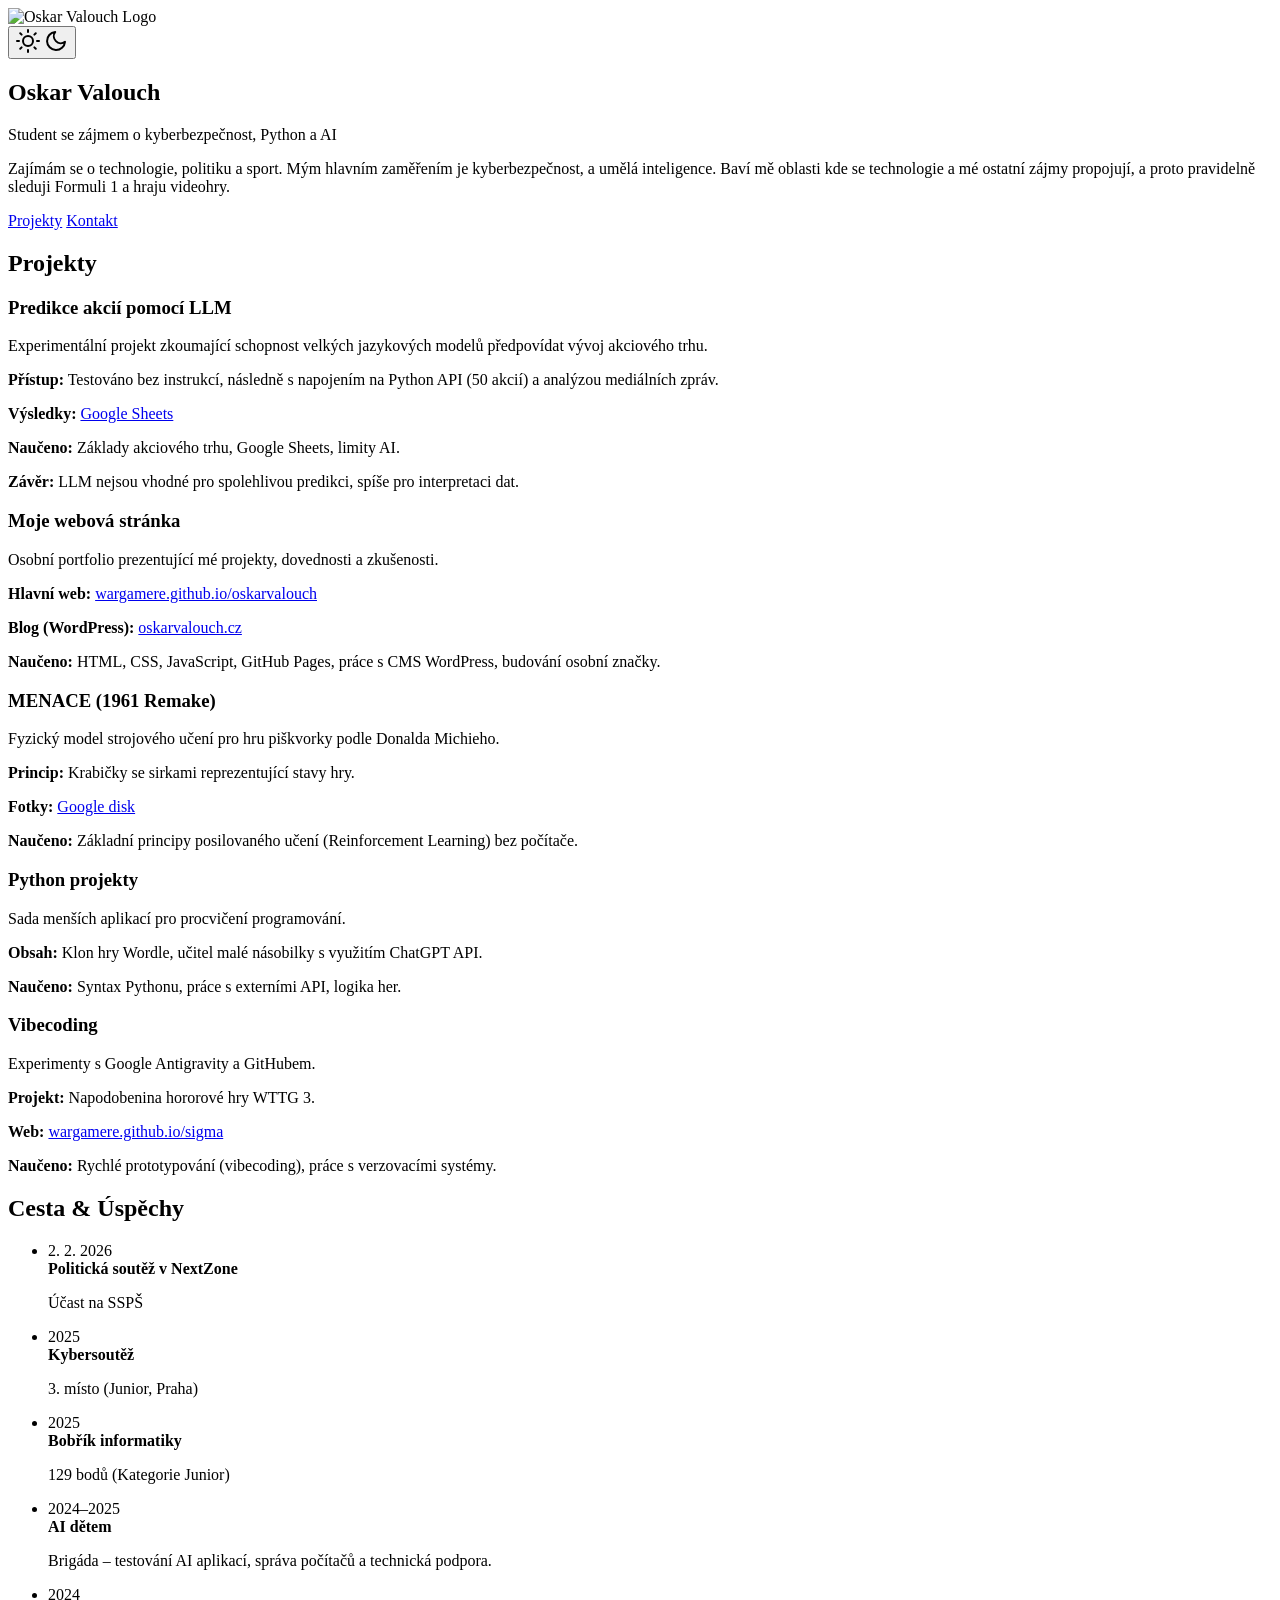
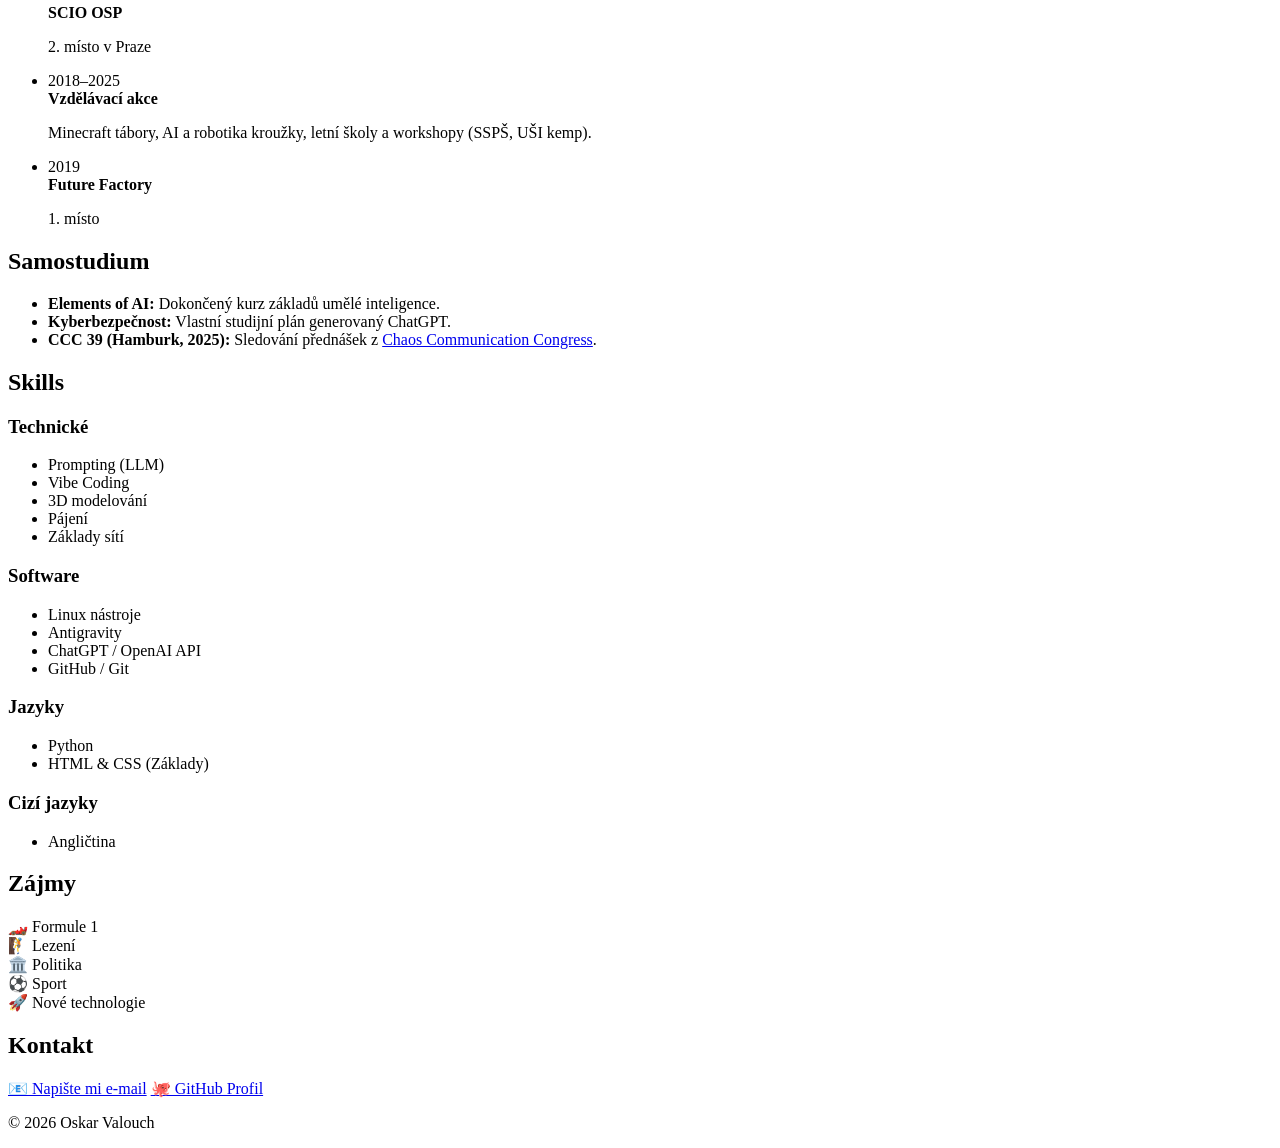
==== index.html @ dc99b82c "Update index.html" ====
<!DOCTYPE html>
<html lang="cs">

<head>
    <meta charset="UTF-8">
    <meta name="viewport" content="width=device-width, initial-scale=1.0">
    <title>Oskar Valouch | Portfolio</title>
    <link rel="stylesheet" href="style.css">
    <link rel="preconnect" href="https://fonts.googleapis.com">
    <link rel="preconnect" href="https://fonts.gstatic.com" crossorigin>
    <link
        href="https://fonts.googleapis.com/css2?family=Inter:wght@300;400;600;700&family=JetBrains+Mono:wght@400;700&display=swap"
        rel="stylesheet">
</head>

<body>
    <header>
        <div class="logo-container">
            <img src="https://oskarvalouch.cz/wp-content/uploads/2025/10/logo-2.png" alt="Oskar Valouch Logo"
                class="logo">
        </div>
        <button id="theme-toggle" aria-label="Přepnout tmavý režim">
            <svg class="sun-icon" xmlns="http://www.w3.org/2000/svg" width="24" height="24" viewBox="0 0 24 24"
                fill="none" stroke="currentColor" stroke-width="2" stroke-linecap="round" stroke-linejoin="round">
                <circle cx="12" cy="12" r="5" />
                <path
                    d="M12 1v2M12 21v2M4.22 4.22l1.42 1.42M18.36 18.36l1.42 1.42M1 12h2M21 12h2M4.22 19.78l1.42-1.42M18.36 5.64l1.42-1.42" />
            </svg>
            <svg class="moon-icon" xmlns="http://www.w3.org/2000/svg" width="24" height="24" viewBox="0 0 24 24"
                fill="none" stroke="currentColor" stroke-width="2" stroke-linecap="round" stroke-linejoin="round">
                <path d="M21 12.79A9 9 0 1 1 11.21 3 7 7 0 0 0 21 12.79z" />
            </svg>
        </button>
    </header>

    <main>
        <section id="hero">
            <div class="container">
                <h1>Oskar Valouch</h1>
                <p class="subtitle">Student se zájmem o kyberbezpečnost, Python a AI</p>
                <p class="intro">
                    Zajímám se o technologie, politiku a sport. Mým hlavním zaměřením je kyberbezpečnost, a umělá inteligence. Baví mě oblasti kde se technologie a mé ostatní zájmy propojují, a proto pravidelně sleduji Formuli 1 a hraju videohry.
                </p>
                <div class="cta-buttons">
                    <a href="#projects" class="btn primary">Projekty</a>
                    <a href="#contact" class="btn secondary">Kontakt</a>
                </div>
            </div>
        </section>

        <section id="projects">
            <div class="container">
                <h2>Projekty</h2>
                <div class="grid">
                    <article class="card">
                        <h3>Predikce akcií pomocí LLM</h3>
                        <p class="desc">Experimentální projekt zkoumající schopnost velkých jazykových modelů
                            předpovídat vývoj akciového trhu.</p>
                        <div class="details">
                            <p><strong>Přístup:</strong> Testováno bez instrukcí, následně s napojením na Python API (50
                                akcií) a analýzou mediálních zpráv.</p>
                            <p><strong>Výsledky:</strong> <a href="https://docs.google.com/spreadsheets/d/1k7a_4Scq9hoZHr1aMp1SxBqVq6qdS_XvokOiAhTU4WU/edit?usp=sharing" target="_blank">Google Sheets</a></p>
                            <p><strong>Naučeno:</strong> Základy akciového trhu, Google Sheets, limity AI.</p>
                        </div>
                        <p class="conclusion"><strong>Závěr:</strong> LLM nejsou vhodné pro spolehlivou predikci, spíše
                            pro interpretaci dat.</p>
                    </article>

                    <article class="card">
                        <h3>Moje webová stránka</h3>
                        <p class="desc">Osobní portfolio prezentující mé projekty, dovednosti a zkušenosti.</p>
                        <div class="details">
                            <p><strong>Hlavní web:</strong> <a href="https://wargamere.github.io/oskarvalouch/"
                                    target="_blank">wargamere.github.io/oskarvalouch</a></p>
                            <p><strong>Blog (WordPress):</strong> <a href="https://oskarvalouch.cz/"
                                    target="_blank">oskarvalouch.cz</a></p>
                            <p><strong>Naučeno:</strong> HTML, CSS, JavaScript, GitHub Pages, práce s CMS WordPress,
                                budování osobní značky.
                            </p>
                        </div>
                    </article>

                    <article class="card">
                        <h3>MENACE (1961 Remake)</h3>
                        <p class="desc">Fyzický model strojového učení pro hru piškvorky podle Donalda Michieho.</p>
                        <div class="details">
                            <p><strong>Princip:</strong> Krabičky se sirkami reprezentující stavy hry.</p>
                            <p><strong>Fotky:</strong> <a href="https://drive.google.com/drive/folders/1asCODigBxvrx0JhE069o8e7_H5kwGgez?usp=sharing" target="_blank">Google disk</a></p>
                            <p><strong>Naučeno:</strong> Základní principy posilovaného učení (Reinforcement Learning)
                                bez počítače.</p>
                        </div>
                    </article>

                    <article class="card">
                        <h3>Python projekty</h3>
                        <p class="desc">Sada menších aplikací pro procvičení programování.</p>
                        <div class="details">
                            <p><strong>Obsah:</strong> Klon hry Wordle, učitel malé násobilky s využitím ChatGPT API.
                            </p>
                            <p><strong>Naučeno:</strong> Syntax Pythonu, práce s externími API, logika her.</p>
                        </div>
                    </article>

                    <article class="card">
                        <h3>Vibecoding</h3>
                        <p class="desc">Experimenty s Google Antigravity a GitHubem.</p>
                        <div class="details">
                            <p><strong>Projekt:</strong> Napodobenina hororové hry WTTG 3.</p>
                            <p><strong>Web:</strong> <a href="https://wargamere.github.io/sigma/"
                                    target="_blank">wargamere.github.io/sigma</a></p>
                            <p><strong>Naučeno:</strong> Rychlé prototypování (vibecoding), práce s verzovacími systémy.
                            </p>
                        </div>
                    </article>
                </div>
            </div>
        </section>

        <section id="timeline-section">
            <div class="container">
                <h2>Cesta & Úspěchy</h2>
                <ul class="timeline">
                    <li>
                        <span class="date">2. 2. 2026</span>
                        <div class="content">
                            <strong>Politická soutěž v NextZone</strong>
                            <p>Účast na SSPŠ</p>
                        </div>
                    </li>
                    <li>
                        <span class="date">2025</span>
                        <div class="content">
                            <strong>Kybersoutěž</strong>
                            <p>3. místo (Junior, Praha)</p>
                        </div>
                    </li>
                    <li>
                        <span class="date">2025</span>
                        <div class="content">
                            <strong>Bobřík informatiky</strong>
                            <p>129 bodů (Kategorie Junior)</p>
                        </div>
                    </li>
                    <li>
                        <span class="date">2024–2025</span>
                        <div class="content">
                            <strong>AI dětem</strong>
                            <p>Brigáda – testování AI aplikací, správa počítačů a technická podpora.</p>
                        </div>
                    </li>
                    <li>
                        <span class="date">2024</span>
                        <div class="content">
                            <strong>SCIO OSP</strong>
                            <p>2. místo v Praze</p>
                        </div>
                    </li>
                    <li>
                        <span class="date">2018–2025</span>
                        <div class="content">
                            <strong>Vzdělávací akce</strong>
                            <p>Minecraft tábory, AI a robotika kroužky, letní školy a workshopy (SSPŠ, UŠI kemp).</p>
                        </div>
                    </li>
                    <li>
                        <span class="date">2019</span>
                        <div class="content">
                            <strong>Future Factory</strong>
                            <p>1. místo</p>
                        </div>
                    </li>
                </ul>
            </div>
        </section>

        <section id="self-study">
            <div class="container">
                <h2>Samostudium</h2>
                <ul class="list-simple">
                    <li><strong>Elements of AI:</strong> Dokončený kurz základů umělé inteligence.</li>
                    <li><strong>Kyberbezpečnost:</strong> Vlastní studijní plán generovaný ChatGPT.</li>
                    <li><strong>CCC 39 (Hamburk, 2025):</strong> Sledování přednášek z <a
                            href="https://media.ccc.de/c/39c3" target="_blank">Chaos Communication Congress</a>.</li>
                </ul>
            </div>
        </section>

        <section id="skills">
            <div class="container">
                <h2>Skills</h2>
                <div class="grid four-cols">
                    <div class="skill-category">
                        <h3>Technické</h3>
                        <ul>
                            <li>Prompting (LLM)</li>
                            <li>Vibe Coding</li>
                            <li>3D modelování</li>
                            <li>Pájení</li>
                            <li>Základy sítí</li>
                        </ul>
                    </div>
                    <div class="skill-category">
                        <h3>Software</h3>
                        <ul>
                            <li>Linux nástroje</li>
                            <li>Antigravity</li>
                            <li>ChatGPT / OpenAI API</li>
                            <li>GitHub / Git</li>
                        </ul>
                    </div>
                    <div class="skill-category">
                        <h3>Jazyky</h3>
                        <ul>
                            <li>Python</li>
                            <li>HTML & CSS (Základy)</li>
                        </ul>
                    </div>
                    <div class="skill-category">
                        <h3>Cizí jazyky</h3>
                        <ul>
                            <li>Angličtina</li>
                        </ul>
                    </div>
                </div>
            </div>
        </section>

        <section id="interests">
            <div class="container">
                <h2>Zájmy</h2>
                <div class="interests-grid">
                    <div class="interest-chip">🏎️ Formule 1</div>
                    <div class="interest-chip">🧗 Lezení</div>
                    <div class="interest-chip">🏛️ Politika</div>
                    <div class="interest-chip">⚽ Sport</div>
                    <div class="interest-chip">🚀 Nové technologie</div>
                </div>
            </div>
        </section>

        <section id="contact">
            <div class="container">
                <h2>Kontakt</h2>
                <div class="contact-links">
                    <a href="mailto:oskarvalouch@gmail.com" class="btn secondary">📧 Napište mi e-mail</a>
                    <a href="https://github.com/wargamere" target="_blank" class="btn secondary">🐙 GitHub Profil</a>
                </div>
            </div>
        </section>
    </main>

    <footer>
        <p>&copy; 2026 Oskar Valouch</p>
    </footer>

    <script src="script.js"></script>
</body>

</html>
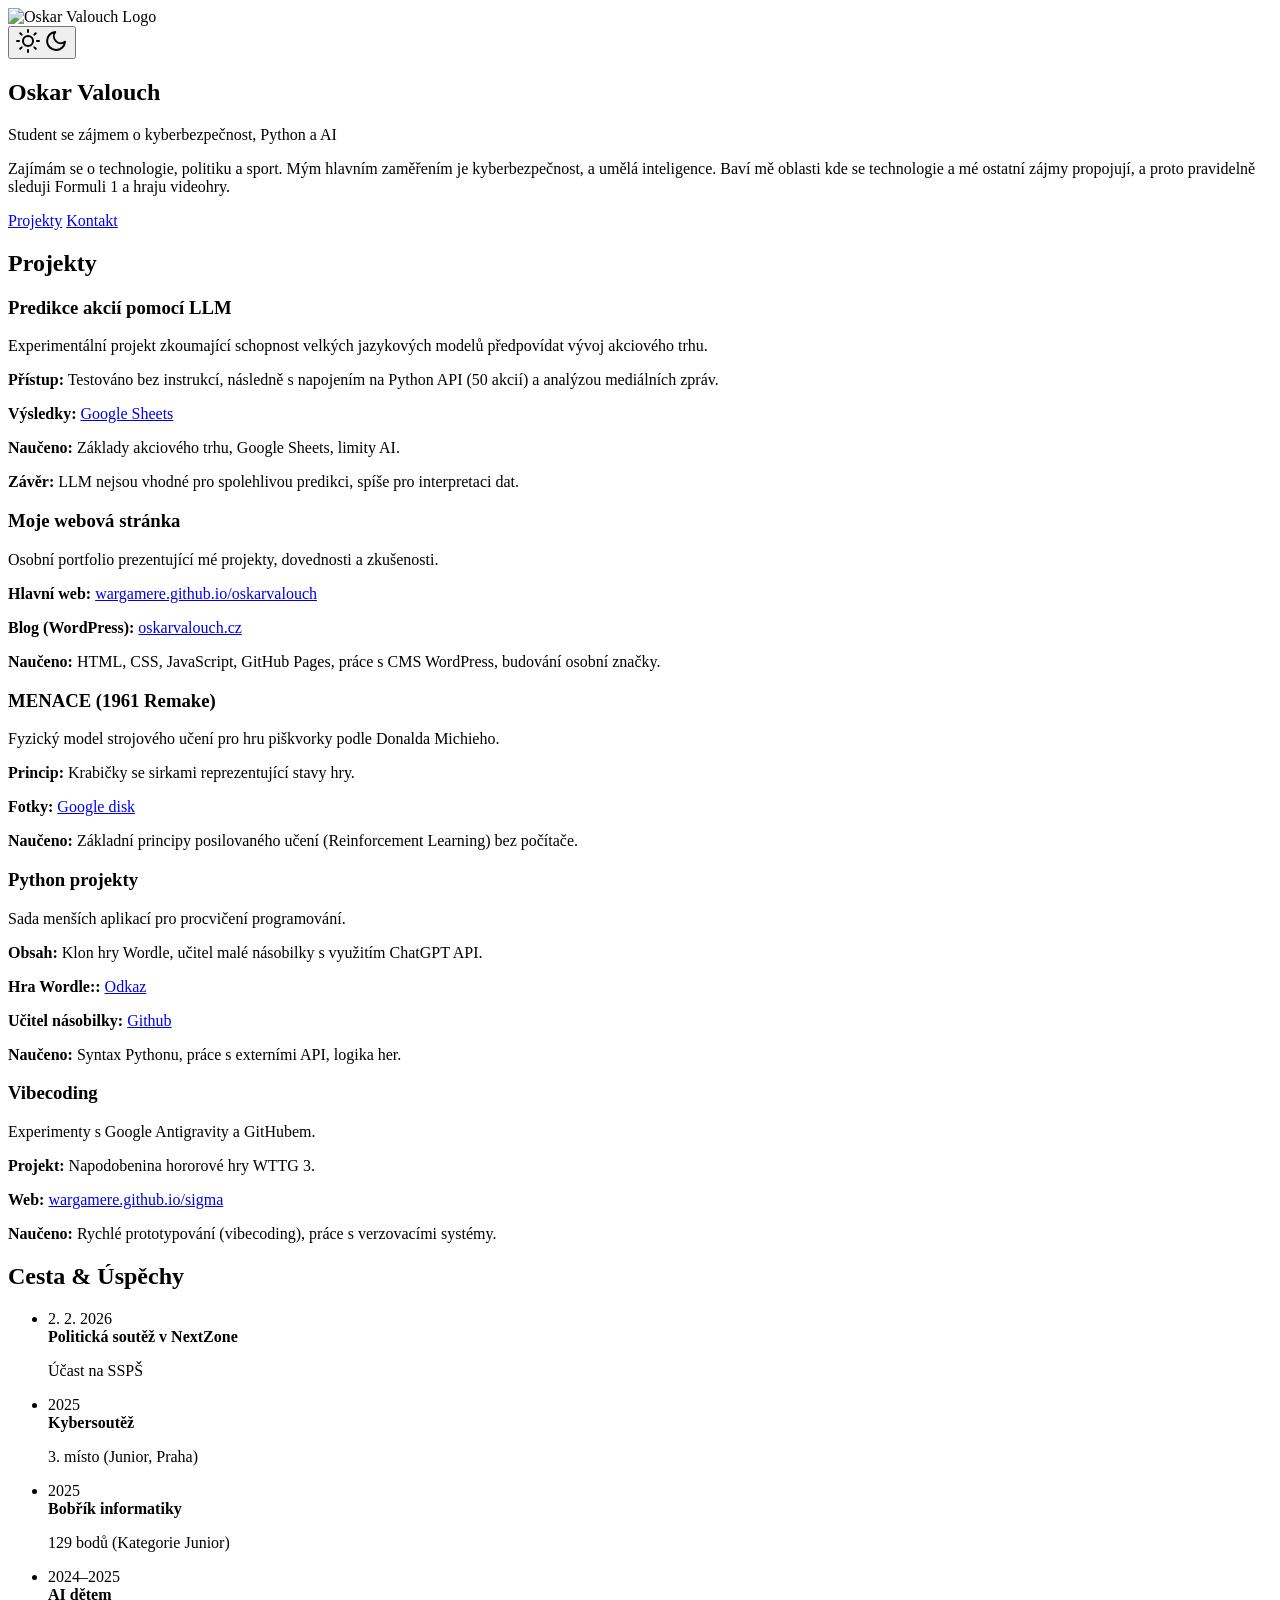
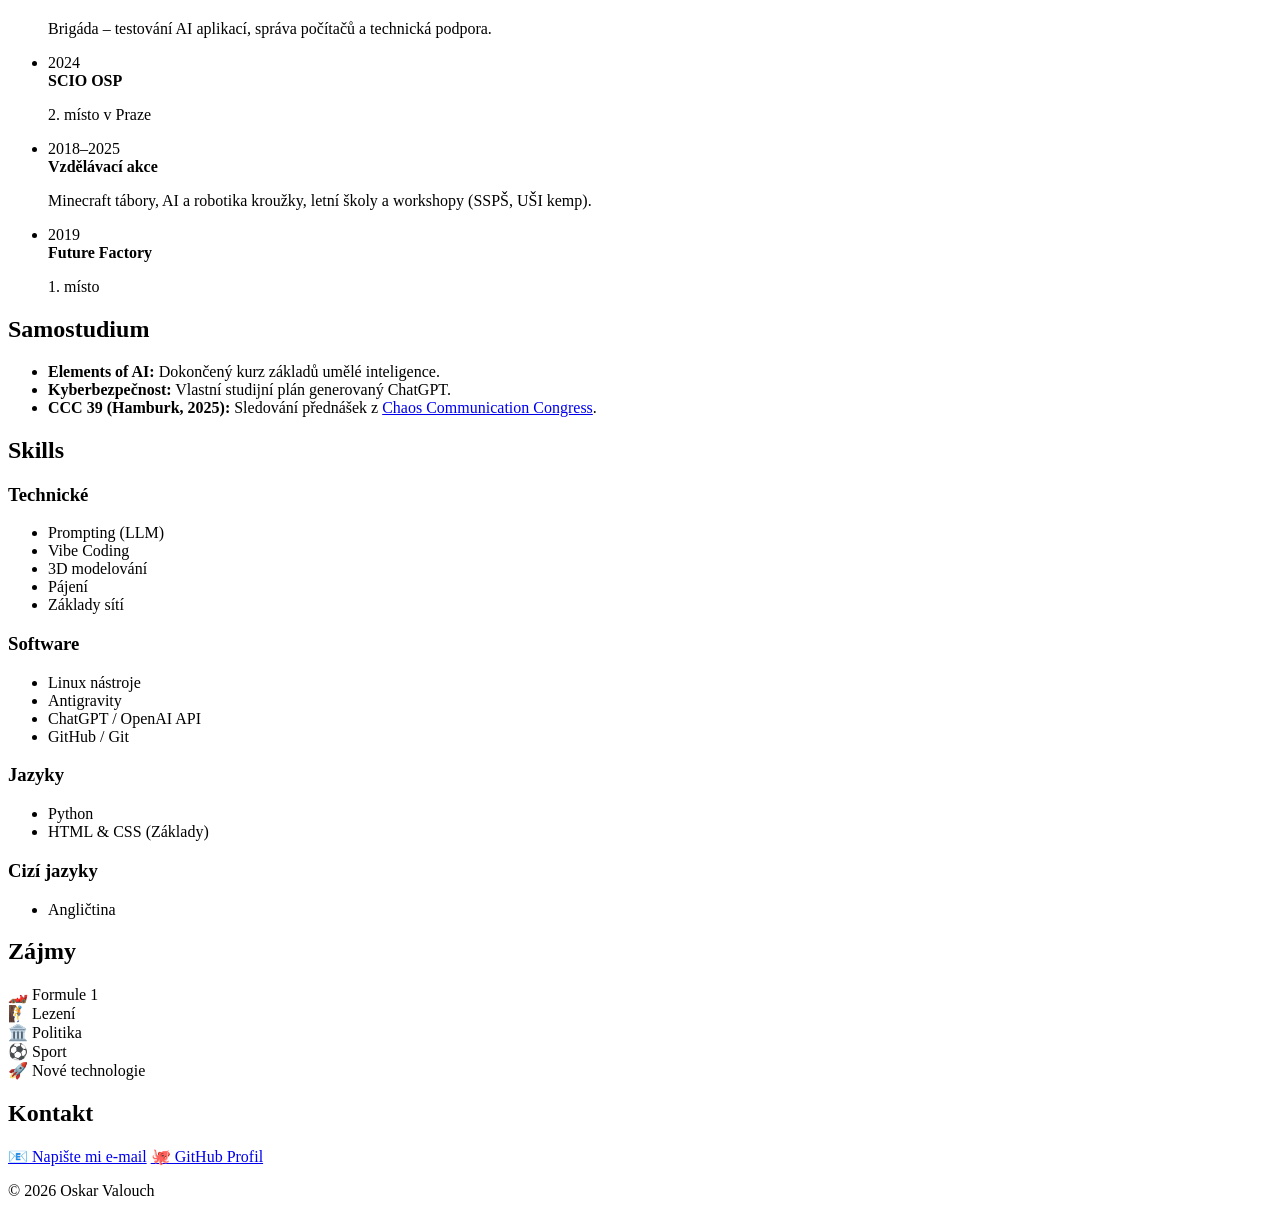
==== commit d3e6c663: "Update index.html" ====
--- a/index.html
+++ b/index.html
@@ -97,6 +97,8 @@
                         <div class="details">
                             <p><strong>Obsah:</strong> Klon hry Wordle, učitel malé násobilky s využitím ChatGPT API.
                             </p>
+                            <p><strong>Hra Wordle::</strong> <a href="https://wargamere.github.io/Wordle/" target="_blank">Odkaz</a></p>
+                            <p><strong>Učitel násobilky:</strong> <a href="https://github.com/wargamere/Nasobilka/tree/main" target="_blank">Github</a></p>
                             <p><strong>Naučeno:</strong> Syntax Pythonu, práce s externími API, logika her.</p>
                         </div>
                     </article>
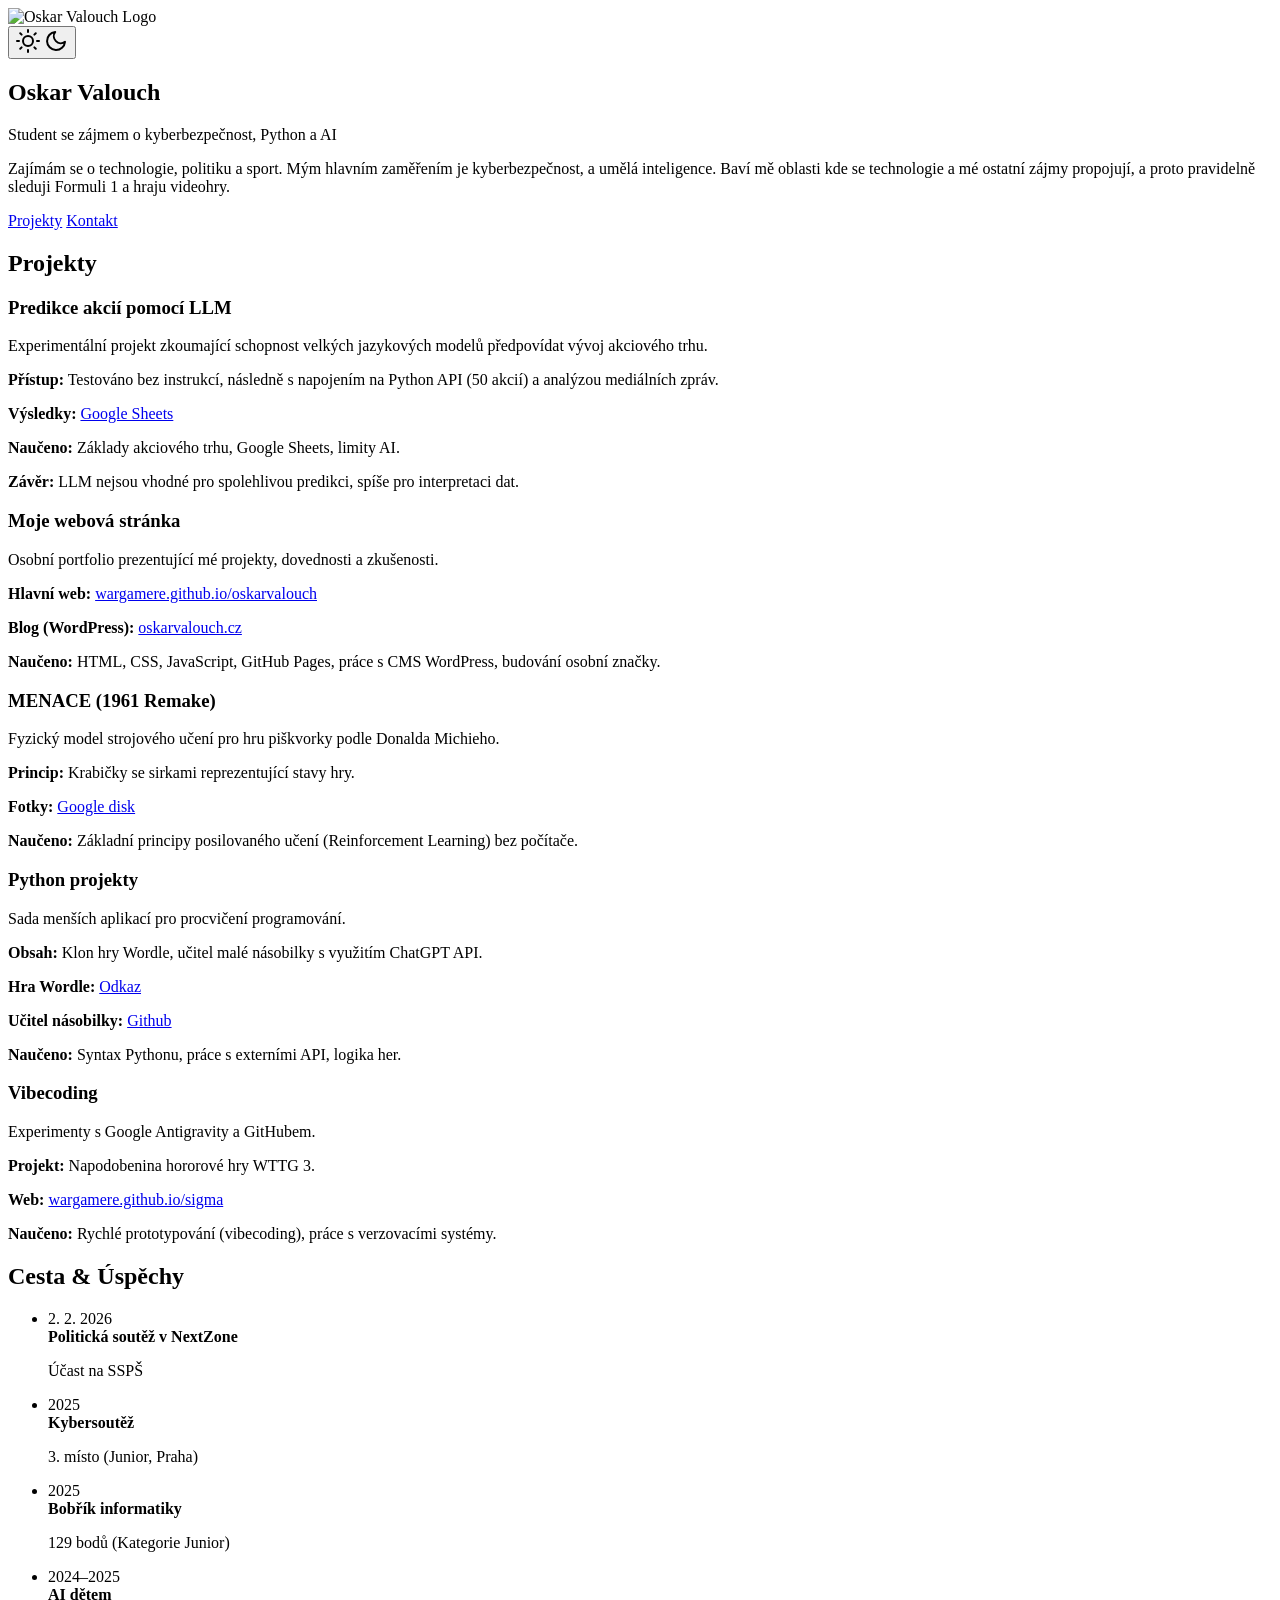
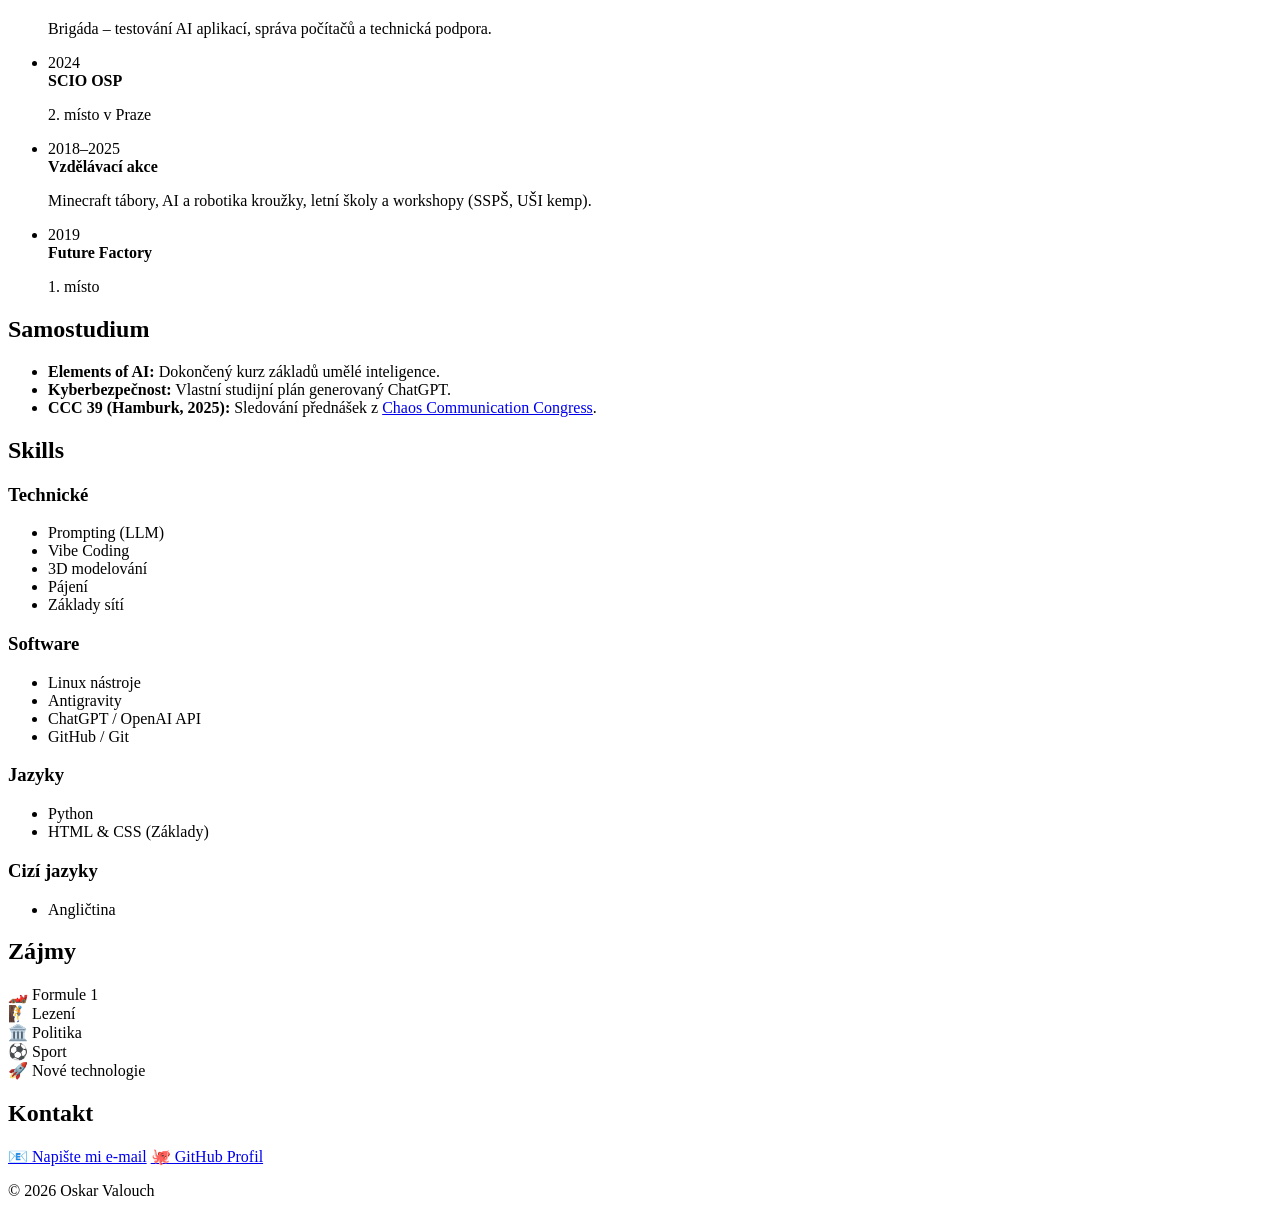
==== commit a51e4569: "Update index.html" ====
--- a/index.html
+++ b/index.html
@@ -97,7 +97,7 @@
                         <div class="details">
                             <p><strong>Obsah:</strong> Klon hry Wordle, učitel malé násobilky s využitím ChatGPT API.
                             </p>
-                            <p><strong>Hra Wordle::</strong> <a href="https://wargamere.github.io/Wordle/" target="_blank">Odkaz</a></p>
+                            <p><strong>Hra Wordle:</strong> <a href="https://wargamere.github.io/Wordle/" target="_blank">Odkaz</a></p>
                             <p><strong>Učitel násobilky:</strong> <a href="https://github.com/wargamere/Nasobilka/tree/main" target="_blank">Github</a></p>
                             <p><strong>Naučeno:</strong> Syntax Pythonu, práce s externími API, logika her.</p>
                         </div>
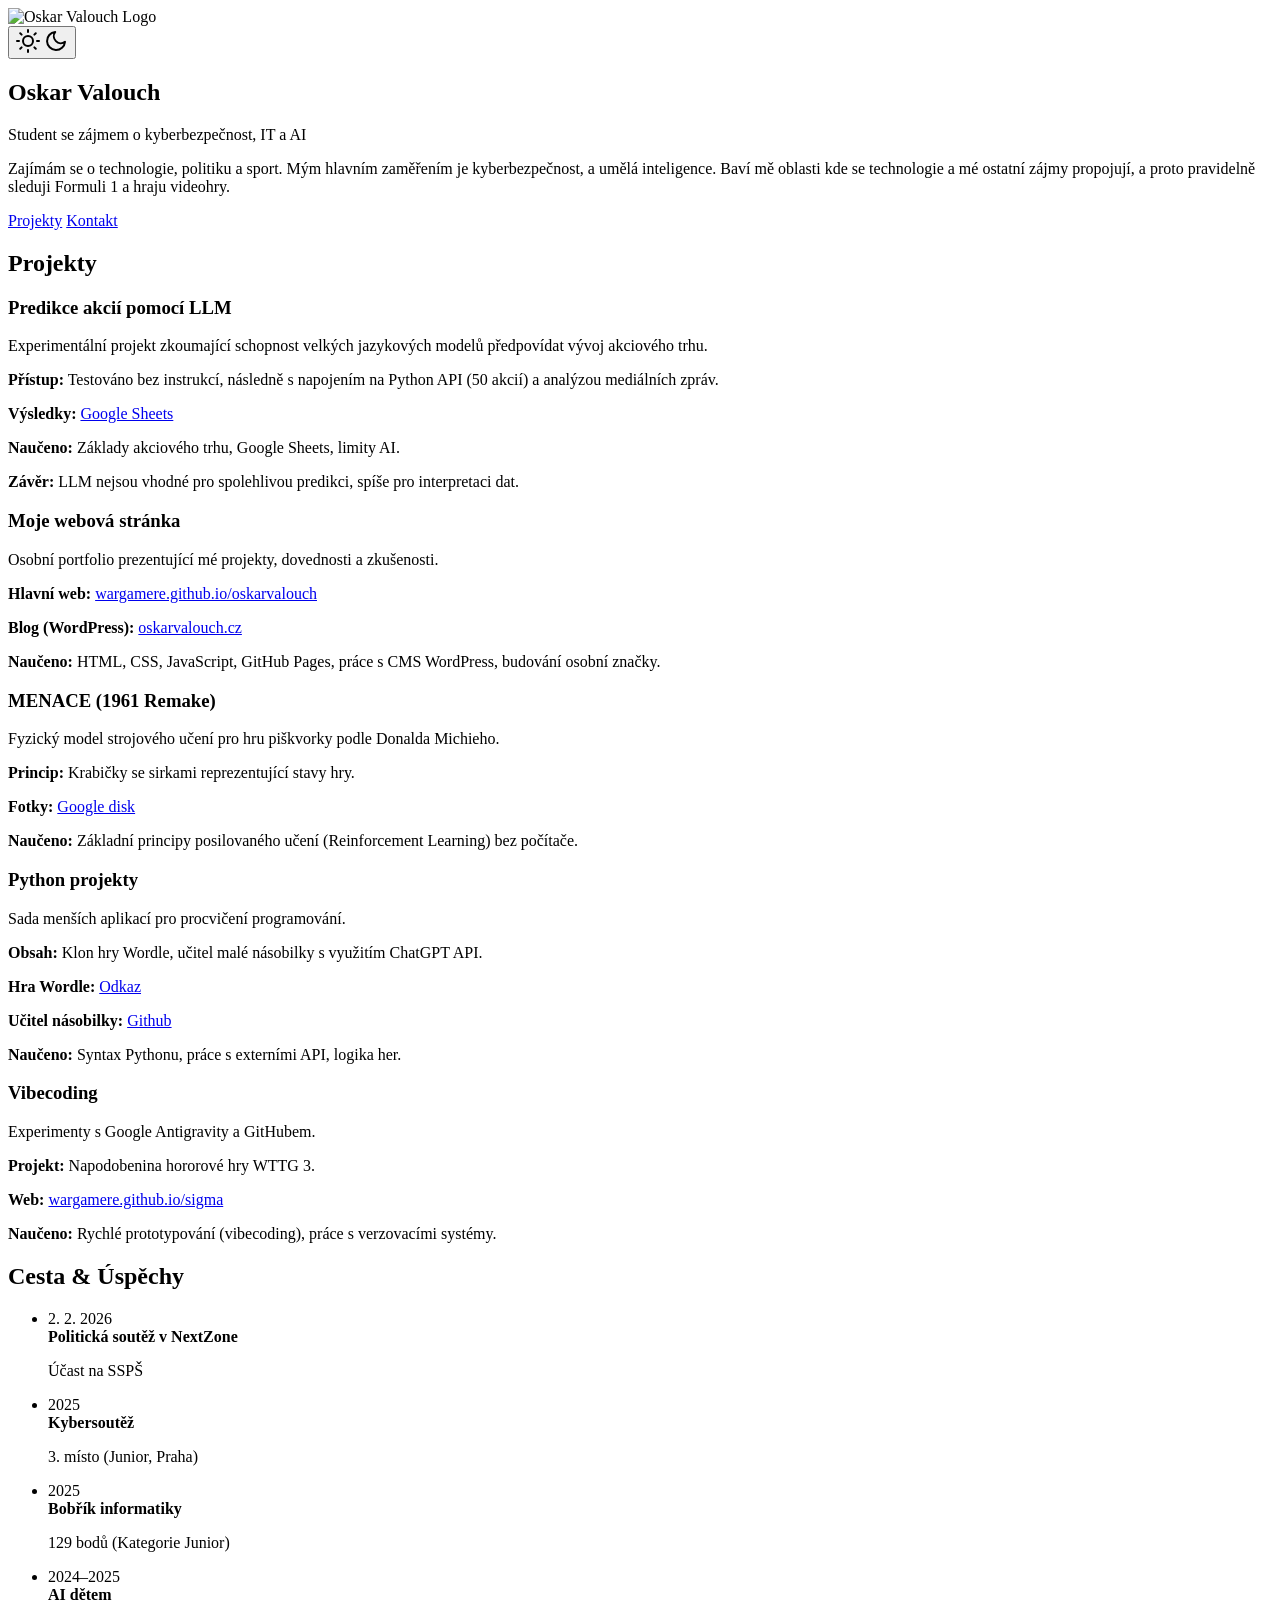
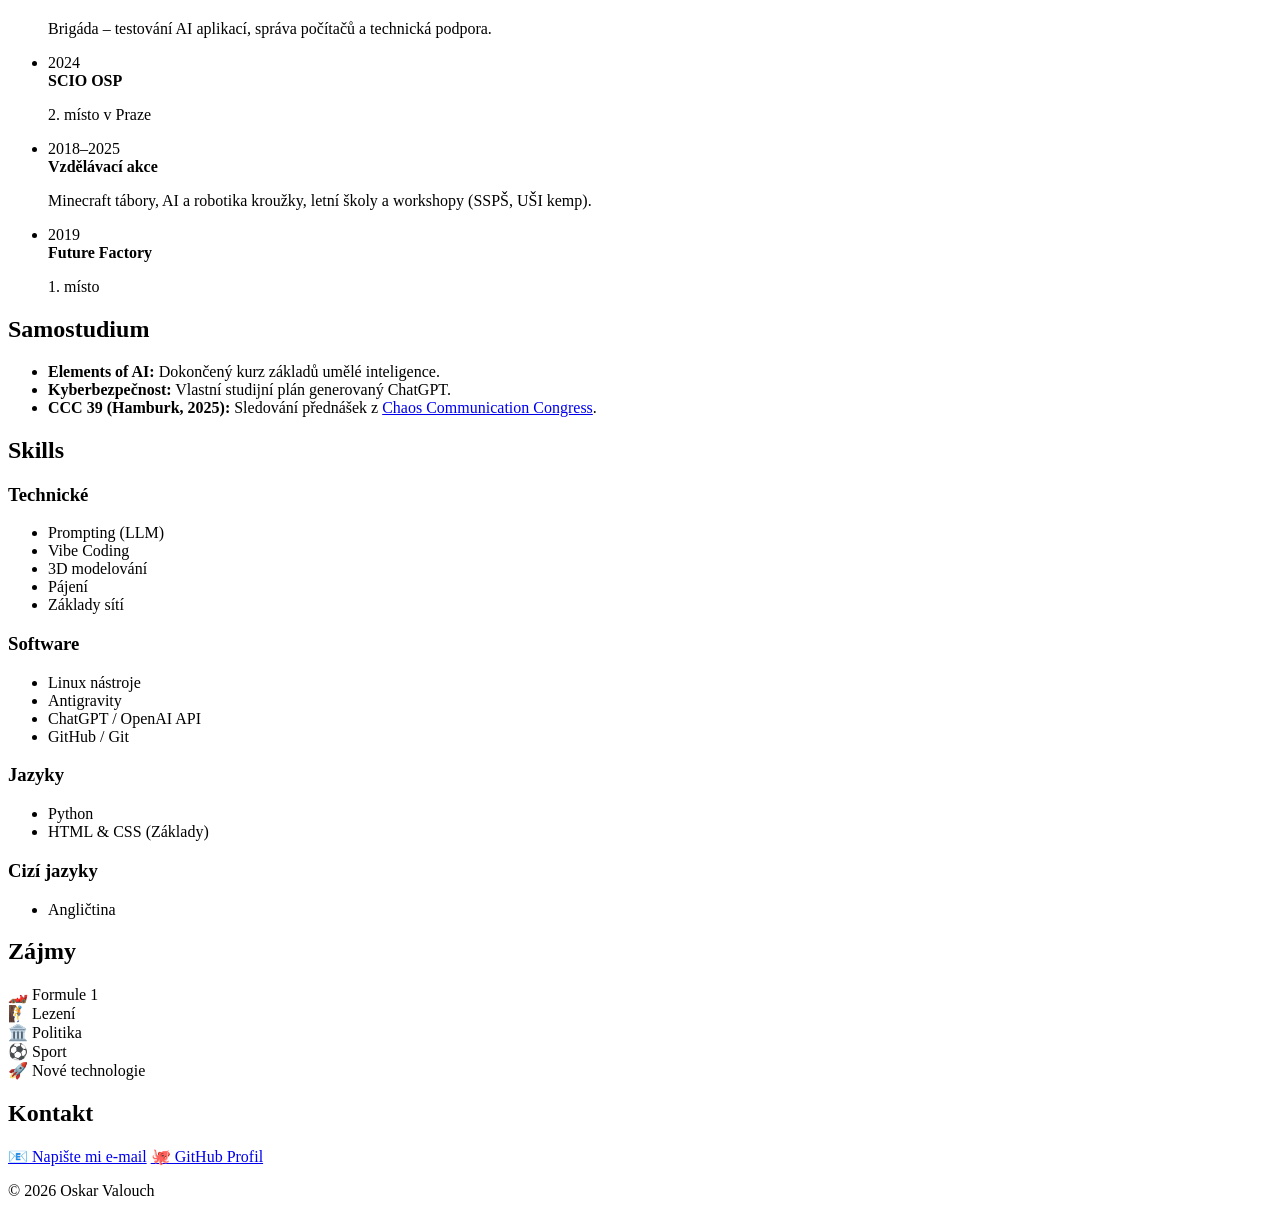
==== commit 253b2d40: "Update index.html" ====
--- a/index.html
+++ b/index.html
@@ -37,7 +37,7 @@
         <section id="hero">
             <div class="container">
                 <h1>Oskar Valouch</h1>
-                <p class="subtitle">Student se zájmem o kyberbezpečnost, Python a AI</p>
+                <p class="subtitle">Student se zájmem o kyberbezpečnost, IT a AI</p>
                 <p class="intro">
                     Zajímám se o technologie, politiku a sport. Mým hlavním zaměřením je kyberbezpečnost, a umělá inteligence. Baví mě oblasti kde se technologie a mé ostatní zájmy propojují, a proto pravidelně sleduji Formuli 1 a hraju videohry.
                 </p>
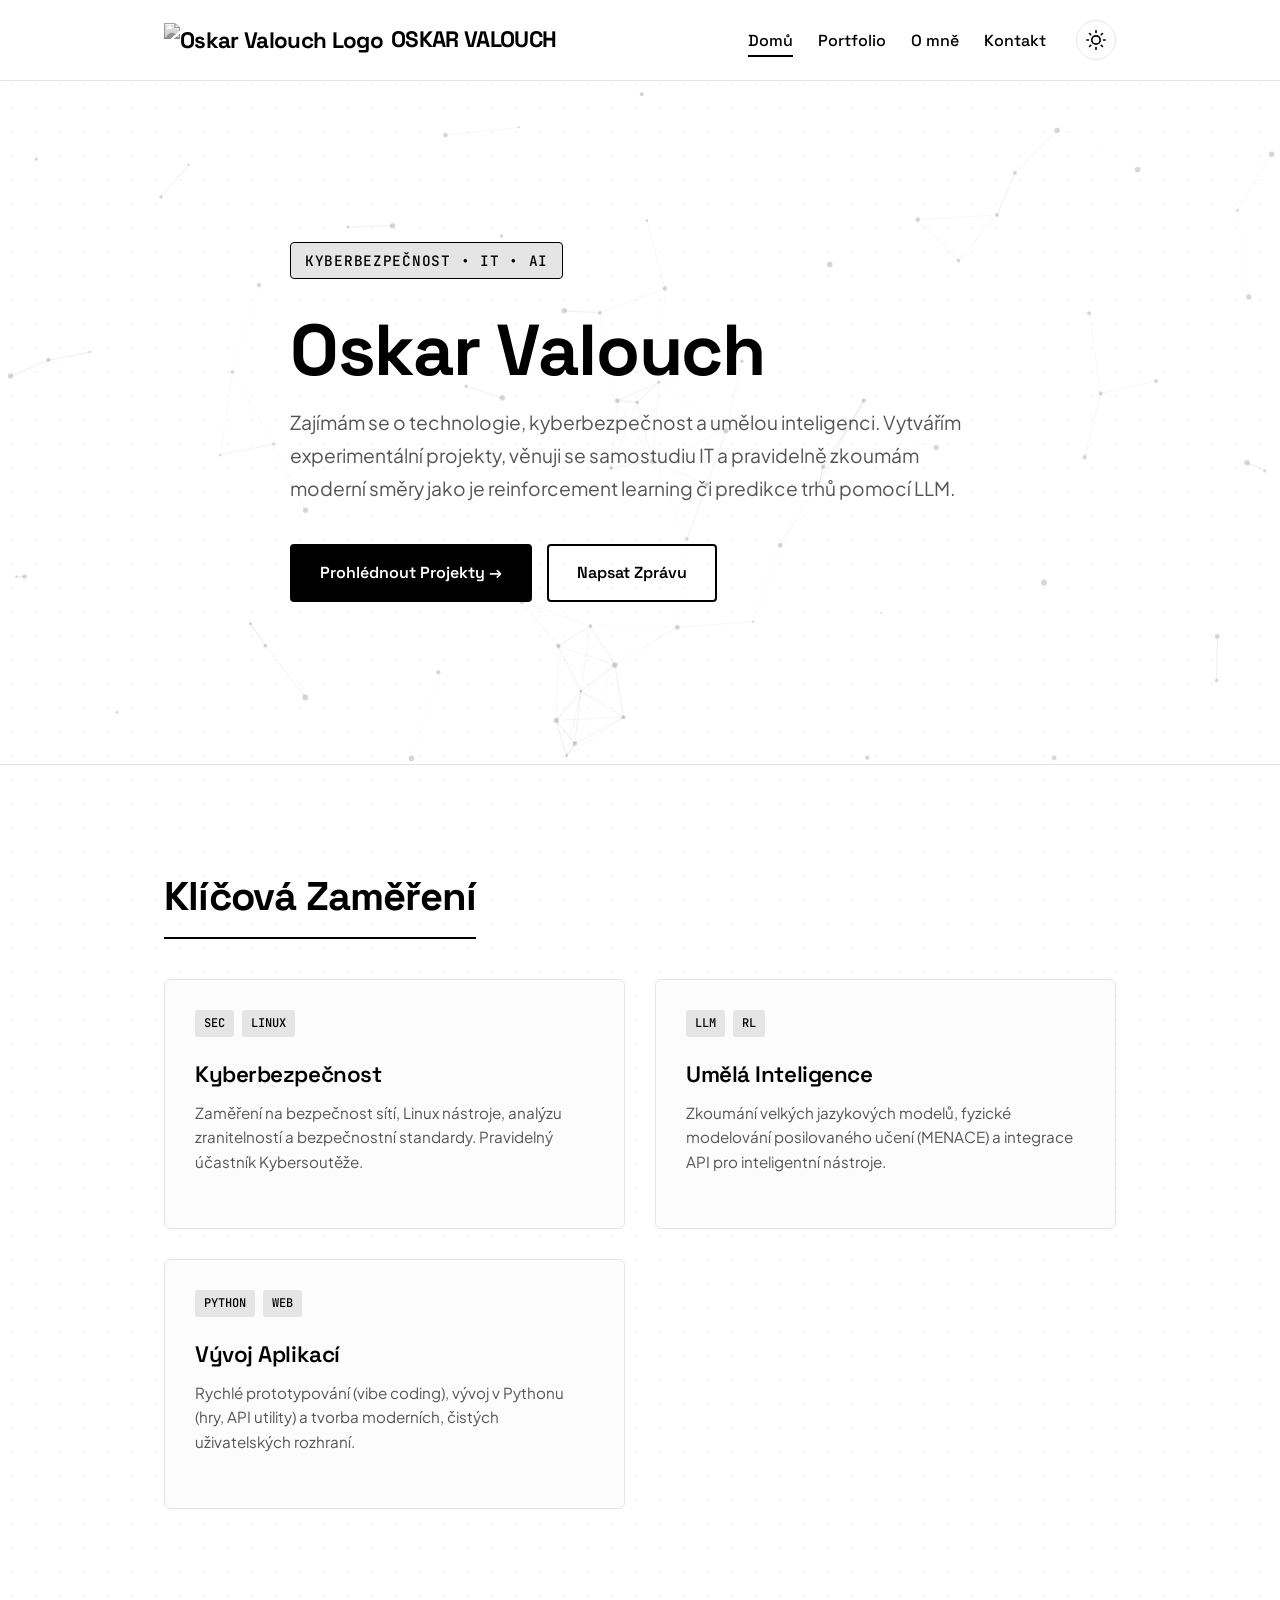
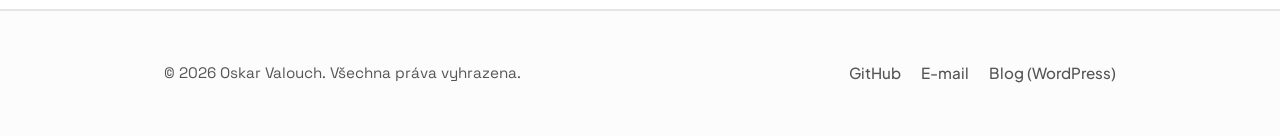
==== commit f3d704e8: "Overhaul website: implement premium black-and-white theme and multi-page layout" ====
--- a/index.html
+++ b/index.html
@@ -4,255 +4,124 @@
 <head>
     <meta charset="UTF-8">
     <meta name="viewport" content="width=device-width, initial-scale=1.0">
-    <title>Oskar Valouch | Portfolio</title>
+    <title>Oskar Valouch | Student IT & Kyberbezpečnosti</title>
+    <meta name="description" content="Osobní portfolio studenta se zájmem o kyberbezpečnost, IT a umělou inteligenci.">
     <link rel="stylesheet" href="style.css">
-    <link rel="preconnect" href="https://fonts.googleapis.com">
-    <link rel="preconnect" href="https://fonts.gstatic.com" crossorigin>
-    <link
-        href="https://fonts.googleapis.com/css2?family=Inter:wght@300;400;600;700&family=JetBrains+Mono:wght@400;700&display=swap"
-        rel="stylesheet">
 </head>
 
 <body>
     <header>
-        <div class="logo-container">
-            <img src="https://oskarvalouch.cz/wp-content/uploads/2025/10/logo-2.png" alt="Oskar Valouch Logo"
-                class="logo">
+        <div class="container">
+            <div class="logo-container">
+                <a href="index.html">
+                    <img src="https://oskarvalouch.cz/wp-content/uploads/2025/10/logo-2.png" alt="Oskar Valouch Logo" class="logo">
+                    <span>OSKAR VALOUCH</span>
+                </a>
+            </div>
+            
+            <button class="menu-btn" aria-label="Menu" id="mobile-menu-btn">
+                <span></span>
+                <span></span>
+                <span></span>
+            </button>
+
+            <nav>
+                <ul class="nav-links">
+                    <li><a href="index.html" class="active">Domů</a></li>
+                    <li><a href="portfolio.html">Portfolio</a></li>
+                    <li><a href="about.html">O mně</a></li>
+                    <li><a href="contact.html">Kontakt</a></li>
+                </ul>
+                <div class="nav-actions">
+                    <button id="theme-toggle" aria-label="Přepnout tmavý režim">
+                        <svg class="sun-icon" xmlns="http://www.w3.org/2000/svg" width="20" height="20" viewBox="0 0 24 24" fill="none" stroke="currentColor" stroke-width="2" stroke-linecap="round" stroke-linejoin="round">
+                            <circle cx="12" cy="12" r="5" />
+                            <line x1="12" y1="1" x2="12" y2="3" />
+                            <line x1="12" y1="21" x2="12" y2="23" />
+                            <line x1="4.22" y1="4.22" x2="5.64" y2="5.64" />
+                            <line x1="18.36" y1="18.36" x2="19.78" y2="19.78" />
+                            <line x1="1" y1="12" x2="3" y2="12" />
+                            <line x1="21" y1="12" x2="23" y2="12" />
+                            <line x1="4.22" y1="19.78" x2="5.64" y2="18.36" />
+                            <line x1="18.36" y1="5.64" x2="19.78" y2="4.22" />
+                        </svg>
+                        <svg class="moon-icon" xmlns="http://www.w3.org/2000/svg" width="20" height="20" viewBox="0 0 24 24" fill="none" stroke="currentColor" stroke-width="2" stroke-linecap="round" stroke-linejoin="round">
+                            <path d="M21 12.79A9 9 0 1 1 11.21 3 7 7 0 0 0 21 12.79z" />
+                        </svg>
+                    </button>
+                </div>
+            </nav>
         </div>
-        <button id="theme-toggle" aria-label="Přepnout tmavý režim">
-            <svg class="sun-icon" xmlns="http://www.w3.org/2000/svg" width="24" height="24" viewBox="0 0 24 24"
-                fill="none" stroke="currentColor" stroke-width="2" stroke-linecap="round" stroke-linejoin="round">
-                <circle cx="12" cy="12" r="5" />
-                <path
-                    d="M12 1v2M12 21v2M4.22 4.22l1.42 1.42M18.36 18.36l1.42 1.42M1 12h2M21 12h2M4.22 19.78l1.42-1.42M18.36 5.64l1.42-1.42" />
-            </svg>
-            <svg class="moon-icon" xmlns="http://www.w3.org/2000/svg" width="24" height="24" viewBox="0 0 24 24"
-                fill="none" stroke="currentColor" stroke-width="2" stroke-linecap="round" stroke-linejoin="round">
-                <path d="M21 12.79A9 9 0 1 1 11.21 3 7 7 0 0 0 21 12.79z" />
-            </svg>
-        </button>
     </header>
 
-    <main>
+    <main class="fade-in">
         <section id="hero">
+            <canvas id="hero-canvas"></canvas>
             <div class="container">
-                <h1>Oskar Valouch</h1>
-                <p class="subtitle">Student se zájmem o kyberbezpečnost, IT a AI</p>
-                <p class="intro">
-                    Zajímám se o technologie, politiku a sport. Mým hlavním zaměřením je kyberbezpečnost, a umělá inteligence. Baví mě oblasti kde se technologie a mé ostatní zájmy propojují, a proto pravidelně sleduji Formuli 1 a hraju videohry.
-                </p>
-                <div class="cta-buttons">
-                    <a href="#projects" class="btn primary">Projekty</a>
-                    <a href="#contact" class="btn secondary">Kontakt</a>
-                </div>
-            </div>
-        </section>
-
-        <section id="projects">
-            <div class="container">
-                <h2>Projekty</h2>
-                <div class="grid">
-                    <article class="card">
-                        <h3>Predikce akcií pomocí LLM</h3>
-                        <p class="desc">Experimentální projekt zkoumající schopnost velkých jazykových modelů
-                            předpovídat vývoj akciového trhu.</p>
-                        <div class="details">
-                            <p><strong>Přístup:</strong> Testováno bez instrukcí, následně s napojením na Python API (50
-                                akcií) a analýzou mediálních zpráv.</p>
-                            <p><strong>Výsledky:</strong> <a href="https://docs.google.com/spreadsheets/d/1k7a_4Scq9hoZHr1aMp1SxBqVq6qdS_XvokOiAhTU4WU/edit?usp=sharing" target="_blank">Google Sheets</a></p>
-                            <p><strong>Naučeno:</strong> Základy akciového trhu, Google Sheets, limity AI.</p>
-                        </div>
-                        <p class="conclusion"><strong>Závěr:</strong> LLM nejsou vhodné pro spolehlivou predikci, spíše
-                            pro interpretaci dat.</p>
-                    </article>
-
-                    <article class="card">
-                        <h3>Moje webová stránka</h3>
-                        <p class="desc">Osobní portfolio prezentující mé projekty, dovednosti a zkušenosti.</p>
-                        <div class="details">
-                            <p><strong>Hlavní web:</strong> <a href="https://wargamere.github.io/oskarvalouch/"
-                                    target="_blank">wargamere.github.io/oskarvalouch</a></p>
-                            <p><strong>Blog (WordPress):</strong> <a href="https://oskarvalouch.cz/"
-                                    target="_blank">oskarvalouch.cz</a></p>
-                            <p><strong>Naučeno:</strong> HTML, CSS, JavaScript, GitHub Pages, práce s CMS WordPress,
-                                budování osobní značky.
-                            </p>
-                        </div>
-                    </article>
-
-                    <article class="card">
-                        <h3>MENACE (1961 Remake)</h3>
-                        <p class="desc">Fyzický model strojového učení pro hru piškvorky podle Donalda Michieho.</p>
-                        <div class="details">
-                            <p><strong>Princip:</strong> Krabičky se sirkami reprezentující stavy hry.</p>
-                            <p><strong>Fotky:</strong> <a href="https://drive.google.com/drive/folders/1asCODigBxvrx0JhE069o8e7_H5kwGgez?usp=sharing" target="_blank">Google disk</a></p>
-                            <p><strong>Naučeno:</strong> Základní principy posilovaného učení (Reinforcement Learning)
-                                bez počítače.</p>
-                        </div>
-                    </article>
-
-                    <article class="card">
-                        <h3>Python projekty</h3>
-                        <p class="desc">Sada menších aplikací pro procvičení programování.</p>
-                        <div class="details">
-                            <p><strong>Obsah:</strong> Klon hry Wordle, učitel malé násobilky s využitím ChatGPT API.
-                            </p>
-                            <p><strong>Hra Wordle:</strong> <a href="https://wargamere.github.io/Wordle/" target="_blank">Odkaz</a></p>
-                            <p><strong>Učitel násobilky:</strong> <a href="https://github.com/wargamere/Nasobilka/tree/main" target="_blank">Github</a></p>
-                            <p><strong>Naučeno:</strong> Syntax Pythonu, práce s externími API, logika her.</p>
-                        </div>
-                    </article>
-
-                    <article class="card">
-                        <h3>Vibecoding</h3>
-                        <p class="desc">Experimenty s Google Antigravity a GitHubem.</p>
-                        <div class="details">
-                            <p><strong>Projekt:</strong> Napodobenina hororové hry WTTG 3.</p>
-                            <p><strong>Web:</strong> <a href="https://wargamere.github.io/sigma/"
-                                    target="_blank">wargamere.github.io/sigma</a></p>
-                            <p><strong>Naučeno:</strong> Rychlé prototypování (vibecoding), práce s verzovacími systémy.
-                            </p>
-                        </div>
-                    </article>
-                </div>
-            </div>
-        </section>
-
-        <section id="timeline-section">
-            <div class="container">
-                <h2>Cesta & Úspěchy</h2>
-                <ul class="timeline">
-                    <li>
-                        <span class="date">2. 2. 2026</span>
-                        <div class="content">
-                            <strong>Politická soutěž v NextZone</strong>
-                            <p>Účast na SSPŠ</p>
-                        </div>
-                    </li>
-                    <li>
-                        <span class="date">2025</span>
-                        <div class="content">
-                            <strong>Kybersoutěž</strong>
-                            <p>3. místo (Junior, Praha)</p>
-                        </div>
-                    </li>
-                    <li>
-                        <span class="date">2025</span>
-                        <div class="content">
-                            <strong>Bobřík informatiky</strong>
-                            <p>129 bodů (Kategorie Junior)</p>
-                        </div>
-                    </li>
-                    <li>
-                        <span class="date">2024–2025</span>
-                        <div class="content">
-                            <strong>AI dětem</strong>
-                            <p>Brigáda – testování AI aplikací, správa počítačů a technická podpora.</p>
-                        </div>
-                    </li>
-                    <li>
-                        <span class="date">2024</span>
-                        <div class="content">
-                            <strong>SCIO OSP</strong>
-                            <p>2. místo v Praze</p>
-                        </div>
-                    </li>
-                    <li>
-                        <span class="date">2018–2025</span>
-                        <div class="content">
-                            <strong>Vzdělávací akce</strong>
-                            <p>Minecraft tábory, AI a robotika kroužky, letní školy a workshopy (SSPŠ, UŠI kemp).</p>
-                        </div>
-                    </li>
-                    <li>
-                        <span class="date">2019</span>
-                        <div class="content">
-                            <strong>Future Factory</strong>
-                            <p>1. místo</p>
-                        </div>
-                    </li>
-                </ul>
-            </div>
-        </section>
-
-        <section id="self-study">
-            <div class="container">
-                <h2>Samostudium</h2>
-                <ul class="list-simple">
-                    <li><strong>Elements of AI:</strong> Dokončený kurz základů umělé inteligence.</li>
-                    <li><strong>Kyberbezpečnost:</strong> Vlastní studijní plán generovaný ChatGPT.</li>
-                    <li><strong>CCC 39 (Hamburk, 2025):</strong> Sledování přednášek z <a
-                            href="https://media.ccc.de/c/39c3" target="_blank">Chaos Communication Congress</a>.</li>
-                </ul>
-            </div>
-        </section>
-
-        <section id="skills">
-            <div class="container">
-                <h2>Skills</h2>
-                <div class="grid four-cols">
-                    <div class="skill-category">
-                        <h3>Technické</h3>
-                        <ul>
-                            <li>Prompting (LLM)</li>
-                            <li>Vibe Coding</li>
-                            <li>3D modelování</li>
-                            <li>Pájení</li>
-                            <li>Základy sítí</li>
-                        </ul>
-                    </div>
-                    <div class="skill-category">
-                        <h3>Software</h3>
-                        <ul>
-                            <li>Linux nástroje</li>
-                            <li>Antigravity</li>
-                            <li>ChatGPT / OpenAI API</li>
-                            <li>GitHub / Git</li>
-                        </ul>
-                    </div>
-                    <div class="skill-category">
-                        <h3>Jazyky</h3>
-                        <ul>
-                            <li>Python</li>
-                            <li>HTML & CSS (Základy)</li>
-                        </ul>
-                    </div>
-                    <div class="skill-category">
-                        <h3>Cizí jazyky</h3>
-                        <ul>
-                            <li>Angličtina</li>
-                        </ul>
+                <div class="hero-wrapper">
+                    <span class="subtitle">KYBERBEZPEČNOST • IT • AI</span>
+                    <h1>Oskar Valouch</h1>
+                    <p class="intro">
+                        Zajímám se o technologie, kyberbezpečnost a umělou inteligenci. Vytvářím experimentální projekty, věnuji se samostudiu IT a pravidelně zkoumám moderní směry jako je reinforcement learning či predikce trhů pomocí LLM.
+                    </p>
+                    <div class="cta-buttons">
+                        <a href="portfolio.html" class="btn primary">Prohlédnout Projekty &rarr;</a>
+                        <a href="contact.html" class="btn secondary">Napsat Zprávu</a>
                     </div>
                 </div>
             </div>
         </section>
 
-        <section id="interests">
+        <section id="specialties">
             <div class="container">
-                <h2>Zájmy</h2>
-                <div class="interests-grid">
-                    <div class="interest-chip">🏎️ Formule 1</div>
-                    <div class="interest-chip">🧗 Lezení</div>
-                    <div class="interest-chip">🏛️ Politika</div>
-                    <div class="interest-chip">⚽ Sport</div>
-                    <div class="interest-chip">🚀 Nové technologie</div>
-                </div>
-            </div>
-        </section>
+                <h2>Klíčová Zaměření</h2>
+                <div class="grid">
+                    <div class="card">
+                        <div class="tag-container">
+                            <span class="tag">SEC</span>
+                            <span class="tag">LINUX</span>
+                        </div>
+                        <h3>Kyberbezpečnost</h3>
+                        <p class="desc">
+                            Zaměření na bezpečnost sítí, Linux nástroje, analýzu zranitelností a bezpečnostní standardy. Pravidelný účastník Kybersoutěže.
+                        </p>
+                    </div>
 
-        <section id="contact">
-            <div class="container">
-                <h2>Kontakt</h2>
-                <div class="contact-links">
-                    <a href="mailto:oskarvalouch@gmail.com" class="btn secondary">📧 Napište mi e-mail</a>
-                    <a href="https://github.com/wargamere" target="_blank" class="btn secondary">🐙 GitHub Profil</a>
+                    <div class="card">
+                        <div class="tag-container">
+                            <span class="tag">LLM</span>
+                            <span class="tag">RL</span>
+                        </div>
+                        <h3>Umělá Inteligence</h3>
+                        <p class="desc">
+                            Zkoumání velkých jazykových modelů, fyzické modelování posilovaného učení (MENACE) a integrace API pro inteligentní nástroje.
+                        </p>
+                    </div>
+
+                    <div class="card">
+                        <div class="tag-container">
+                            <span class="tag">PYTHON</span>
+                            <span class="tag">WEB</span>
+                        </div>
+                        <h3>Vývoj Aplikací</h3>
+                        <p class="desc">
+                            Rychlé prototypování (vibe coding), vývoj v Pythonu (hry, API utility) a tvorba moderních, čistých uživatelských rozhraní.
+                        </p>
+                    </div>
                 </div>
             </div>
         </section>
     </main>
 
     <footer>
-        <p>&copy; 2026 Oskar Valouch</p>
+        <div class="container">
+            <p>&copy; 2026 Oskar Valouch. Všechna práva vyhrazena.</p>
+            <div class="footer-socials">
+                <a href="https://github.com/wargamere" target="_blank" rel="noopener noreferrer">GitHub</a>
+                <a href="mailto:oskarvalouch@gmail.com">E-mail</a>
+                <a href="https://oskarvalouch.cz/" target="_blank" rel="noopener noreferrer">Blog (WordPress)</a>
+            </div>
+        </div>
     </footer>
 
     <script src="script.js"></script>
--- a/style.css
+++ b/style.css
@@ -0,0 +1,1003 @@
+@import url('https://fonts.googleapis.com/css2?family=JetBrains+Mono:wght@400;500;700&family=Plus+Jakarta+Sans:wght@300;400;500;600;700&family=Space+Grotesk:wght@400;500;600;700&display=swap');
+
+:root {
+    /* Light Mode (Pure B&W) */
+    --bg-color: #ffffff;
+    --text-primary: #000000;
+    --text-secondary: #555555;
+    --border-color: #000000;
+    --border-subtle: #e5e5e5;
+    --card-bg: #fcfcfc;
+    --card-hover-bg: #000000;
+    --card-hover-text: #ffffff;
+    --dot-color: rgba(0, 0, 0, 0.04);
+    --header-bg: rgba(255, 255, 255, 0.8);
+    --btn-primary-bg: #000000;
+    --btn-primary-text: #ffffff;
+    --btn-secondary-bg: transparent;
+    --btn-secondary-text: #000000;
+    
+    --font-main: 'Plus Jakarta Sans', sans-serif;
+    --font-heading: 'Space Grotesk', sans-serif;
+    --font-mono: 'JetBrains Mono', monospace;
+    
+    --transition-speed: 0.3s;
+    --transition-elastic: cubic-bezier(0.16, 1, 0.3, 1);
+}
+
+[data-theme="dark"] {
+    /* Dark Mode (Pure B&W) */
+    --bg-color: #000000;
+    --text-primary: #ffffff;
+    --text-secondary: #a3a3a3;
+    --border-color: #ffffff;
+    --border-subtle: #262626;
+    --card-bg: #0a0a0a;
+    --card-hover-bg: #ffffff;
+    --card-hover-text: #000000;
+    --dot-color: rgba(255, 255, 255, 0.04);
+    --header-bg: rgba(0, 0, 0, 0.8);
+    --btn-primary-bg: #ffffff;
+    --btn-primary-text: #000000;
+    --btn-secondary-bg: transparent;
+    --btn-secondary-text: #ffffff;
+}
+
+* {
+    box-sizing: border-box;
+    margin: 0;
+    padding: 0;
+}
+
+/* Base Styles */
+html {
+    scroll-behavior: smooth;
+    overflow-x: hidden;
+}
+
+body {
+    background-color: var(--bg-color);
+    color: var(--text-primary);
+    font-family: var(--font-main);
+    line-height: 1.6;
+    background-image: radial-gradient(var(--dot-color) 1.5px, transparent 1.5px);
+    background-size: 24px 24px;
+    transition: background-color var(--transition-speed) ease, color var(--transition-speed) ease;
+    overflow-x: hidden;
+}
+
+/* Page Transitions */
+.fade-in {
+    opacity: 0;
+    animation: fadeIn var(--transition-speed) forwards var(--transition-elastic);
+}
+
+@keyframes fadeIn {
+    to {
+        opacity: 1;
+        transform: translateY(0);
+    }
+}
+
+/* Typography */
+h1, h2, h3, h4 {
+    font-family: var(--font-heading);
+    font-weight: 700;
+    color: var(--text-primary);
+    letter-spacing: -0.02em;
+}
+
+h1 {
+    font-size: clamp(2.5rem, 6vw, 4.5rem);
+    line-height: 1.1;
+    margin-bottom: 1rem;
+}
+
+h2 {
+    font-size: clamp(1.8rem, 4vw, 2.5rem);
+    border-bottom: 2px solid var(--text-primary);
+    display: inline-block;
+    padding-bottom: 0.5rem;
+    margin-bottom: 2.5rem;
+    position: relative;
+}
+
+h3 {
+    font-size: 1.4rem;
+    font-weight: 600;
+    margin-bottom: 0.75rem;
+}
+
+p {
+    font-size: 1.05rem;
+    color: var(--text-secondary);
+    margin-bottom: 1.5rem;
+}
+
+a {
+    color: var(--text-primary);
+    text-decoration: none;
+    font-weight: 500;
+    transition: color var(--transition-speed) var(--transition-elastic), opacity var(--transition-speed);
+}
+
+a:hover {
+    opacity: 0.7;
+}
+
+.container {
+    max-width: 1000px;
+    margin: 0 auto;
+    padding: 0 24px;
+}
+
+/* Header & Navigation */
+header {
+    position: fixed;
+    top: 0;
+    left: 0;
+    width: 100%;
+    background-color: var(--header-bg);
+    backdrop-filter: blur(12px);
+    -webkit-backdrop-filter: blur(12px);
+    border-bottom: 1px solid var(--border-subtle);
+    z-index: 1000;
+    transition: background-color var(--transition-speed) ease, border-color var(--transition-speed) ease;
+}
+
+header .container {
+    display: flex;
+    justify-content: space-between;
+    align-items: center;
+    height: 80px;
+}
+
+.logo-container {
+    display: flex;
+    align-items: center;
+    gap: 12px;
+}
+
+.logo-container a {
+    font-family: var(--font-heading);
+    font-weight: 700;
+    font-size: 1.4rem;
+    letter-spacing: -0.03em;
+    display: flex;
+    align-items: center;
+    gap: 8px;
+}
+
+.logo {
+    height: 35px;
+    width: auto;
+    filter: grayscale(1);
+    transition: filter var(--transition-speed);
+}
+
+[data-theme="dark"] .logo {
+    filter: grayscale(1) invert(1);
+}
+
+nav {
+    display: flex;
+    align-items: center;
+    gap: 30px;
+}
+
+.nav-links {
+    display: flex;
+    list-style: none;
+    gap: 25px;
+}
+
+.nav-links a {
+    font-family: var(--font-heading);
+    font-weight: 500;
+    font-size: 1rem;
+    position: relative;
+    padding: 6px 0;
+}
+
+.nav-links a::after {
+    content: '';
+    position: absolute;
+    bottom: 0;
+    left: 0;
+    width: 100%;
+    height: 2px;
+    background-color: var(--text-primary);
+    transform: scaleX(0);
+    transform-origin: right;
+    transition: transform var(--transition-speed) var(--transition-elastic);
+}
+
+.nav-links a:hover::after,
+.nav-links a.active::after {
+    transform: scaleX(1);
+    transform-origin: left;
+}
+
+.nav-actions {
+    display: flex;
+    align-items: center;
+    gap: 15px;
+}
+
+#theme-toggle {
+    background: none;
+    border: 1px solid var(--border-subtle);
+    cursor: pointer;
+    color: var(--text-primary);
+    width: 40px;
+    height: 40px;
+    border-radius: 50%;
+    display: flex;
+    justify-content: center;
+    align-items: center;
+    transition: border-color var(--transition-speed), background-color var(--transition-speed);
+}
+
+#theme-toggle:hover {
+    border-color: var(--text-primary);
+    background-color: var(--border-subtle);
+}
+
+.sun-icon {
+    display: block;
+}
+
+.moon-icon {
+    display: none;
+}
+
+[data-theme="dark"] .sun-icon {
+    display: none;
+}
+
+[data-theme="dark"] .moon-icon {
+    display: block;
+}
+
+/* Hamburger Menu (Mobile) */
+.menu-btn {
+    display: none;
+    background: none;
+    border: none;
+    cursor: pointer;
+    width: 30px;
+    height: 20px;
+    position: relative;
+    z-index: 1100;
+}
+
+.menu-btn span {
+    display: block;
+    width: 100%;
+    height: 2px;
+    background-color: var(--text-primary);
+    position: absolute;
+    transition: transform var(--transition-speed), top var(--transition-speed), opacity var(--transition-speed);
+}
+
+.menu-btn span:nth-child(1) { top: 0; }
+.menu-btn span:nth-child(2) { top: 9px; }
+.menu-btn span:nth-child(3) { top: 18px; }
+
+.menu-btn.open span:nth-child(1) {
+    transform: rotate(45deg);
+    top: 9px;
+}
+
+.menu-btn.open span:nth-child(2) {
+    opacity: 0;
+}
+
+.menu-btn.open span:nth-child(3) {
+    transform: rotate(-45deg);
+    top: 9px;
+}
+
+/* Hero Section */
+main {
+    margin-top: 80px;
+}
+
+#hero {
+    min-height: calc(85vh - 80px);
+    display: flex;
+    align-items: center;
+    position: relative;
+    padding: 60px 0;
+    overflow: hidden;
+}
+
+#hero-canvas {
+    position: absolute;
+    top: 0;
+    left: 0;
+    width: 100%;
+    height: 100%;
+    z-index: 0;
+    pointer-events: none;
+    opacity: 0.8;
+}
+
+#hero .container {
+    position: relative;
+    z-index: 1;
+}
+
+#hero .hero-wrapper {
+    max-width: 700px;
+}
+
+.subtitle {
+    font-family: var(--font-mono);
+    color: var(--text-primary);
+    background-color: var(--border-subtle);
+    border: 1px solid var(--border-color);
+    padding: 6px 14px;
+    font-size: 0.9rem;
+    font-weight: 500;
+    display: inline-block;
+    border-radius: 4px;
+    margin-bottom: 2rem;
+    letter-spacing: 0.05em;
+}
+
+.intro {
+    font-size: 1.2rem;
+    color: var(--text-secondary);
+    line-height: 1.7;
+    margin-bottom: 2.5rem;
+}
+
+.cta-buttons {
+    display: flex;
+    gap: 15px;
+    flex-wrap: wrap;
+}
+
+.btn {
+    font-family: var(--font-heading);
+    font-weight: 600;
+    font-size: 1rem;
+    padding: 14px 28px;
+    border-radius: 4px;
+    cursor: pointer;
+    display: inline-flex;
+    align-items: center;
+    gap: 10px;
+    transition: background-color var(--transition-speed) var(--transition-elastic),
+                color var(--transition-speed) var(--transition-elastic),
+                border-color var(--transition-speed) var(--transition-elastic),
+                transform var(--transition-speed) var(--transition-elastic);
+}
+
+.btn.primary {
+    background-color: var(--btn-primary-bg);
+    color: var(--btn-primary-text);
+    border: 2px solid var(--border-color);
+}
+
+.btn.primary:hover {
+    background-color: transparent;
+    color: var(--text-primary);
+    transform: translateY(-3px);
+}
+
+.btn.secondary {
+    background-color: var(--btn-secondary-bg);
+    color: var(--btn-secondary-text);
+    border: 2px solid var(--border-color);
+}
+
+.btn.secondary:hover {
+    background-color: var(--border-color);
+    color: var(--bg-color);
+    transform: translateY(-3px);
+}
+
+/* Sections */
+section {
+    padding: 100px 0;
+    border-bottom: 1px solid var(--border-subtle);
+    position: relative;
+}
+
+/* Project Filtering Component */
+.filter-container {
+    display: flex;
+    gap: 12px;
+    margin-bottom: 3rem;
+    flex-wrap: wrap;
+}
+
+.filter-btn {
+    font-family: var(--font-heading);
+    background: transparent;
+    border: 1px solid var(--border-subtle);
+    color: var(--text-secondary);
+    padding: 8px 18px;
+    font-size: 0.95rem;
+    font-weight: 500;
+    border-radius: 4px;
+    cursor: pointer;
+    transition: all var(--transition-speed) var(--transition-elastic);
+}
+
+.filter-btn:hover,
+.filter-btn.active {
+    border-color: var(--border-color);
+    color: var(--text-primary);
+    background-color: var(--border-subtle);
+}
+
+.filter-btn.active {
+    background-color: var(--text-primary);
+    color: var(--bg-color);
+}
+
+/* Projects Grid */
+.grid {
+    display: grid;
+    grid-template-columns: repeat(auto-fill, minmax(300px, 1fr));
+    gap: 30px;
+}
+
+.card {
+    background-color: var(--card-bg);
+    border: 1px solid var(--border-subtle);
+    padding: 30px;
+    border-radius: 6px;
+    display: flex;
+    flex-direction: column;
+    height: 100%;
+    position: relative;
+    overflow: hidden;
+    transition: background-color var(--transition-speed) var(--transition-elastic),
+                border-color var(--transition-speed) var(--transition-elastic),
+                transform var(--transition-speed) var(--transition-elastic);
+}
+
+.card::before {
+    content: '';
+    position: absolute;
+    top: 0;
+    left: 0;
+    width: 4px;
+    height: 100%;
+    background-color: var(--text-primary);
+    transform: scaleY(0);
+    transform-origin: bottom;
+    transition: transform var(--transition-speed) var(--transition-elastic);
+}
+
+.card:hover {
+    transform: translateY(-6px);
+    border-color: var(--border-color);
+}
+
+.card:hover::before {
+    transform: scaleY(1);
+    transform-origin: top;
+}
+
+.card h3 {
+    margin-bottom: 0.5rem;
+}
+
+.card .desc {
+    font-size: 0.95rem;
+    color: var(--text-secondary);
+    margin-bottom: 1.5rem;
+    flex-grow: 1;
+}
+
+.card .details {
+    font-size: 0.9rem;
+    border-top: 1px solid var(--border-subtle);
+    padding-top: 15px;
+    margin-top: auto;
+}
+
+.card .details p {
+    margin-bottom: 8px;
+    font-size: 0.85rem;
+}
+
+.card .details p strong {
+    font-family: var(--font-heading);
+    color: var(--text-primary);
+}
+
+.card .details a {
+    border-bottom: 1px solid var(--border-color);
+    font-weight: 600;
+}
+
+.card .details a:hover {
+    opacity: 0.6;
+}
+
+.card .conclusion {
+    font-size: 0.85rem;
+    margin-top: 15px;
+    padding-top: 10px;
+    border-top: 1px dashed var(--border-subtle);
+    color: var(--text-secondary);
+}
+
+.card .conclusion strong {
+    color: var(--text-primary);
+}
+
+/* Badges for tags */
+.tag-container {
+    display: flex;
+    flex-wrap: wrap;
+    gap: 8px;
+    margin-bottom: 1.25rem;
+}
+
+.tag {
+    font-family: var(--font-mono);
+    font-size: 0.75rem;
+    font-weight: 500;
+    padding: 3px 8px;
+    border-radius: 3px;
+    background-color: var(--border-subtle);
+    color: var(--text-primary);
+    border: 1px solid transparent;
+    transition: all var(--transition-speed);
+}
+
+.card:hover .tag {
+    background-color: transparent;
+    border-color: var(--border-color);
+}
+
+/* Timeline Components */
+.timeline {
+    position: relative;
+    max-width: 800px;
+    margin: 40px auto;
+    padding-left: 30px;
+}
+
+.timeline::before {
+    content: '';
+    position: absolute;
+    top: 0;
+    left: 0;
+    width: 2px;
+    height: 100%;
+    background-color: var(--border-subtle);
+}
+
+.timeline-item {
+    position: relative;
+    margin-bottom: 50px;
+    padding-left: 20px;
+}
+
+.timeline-item:last-child {
+    margin-bottom: 0;
+}
+
+.timeline-marker {
+    position: absolute;
+    left: -40px;
+    top: 4px;
+    width: 18px;
+    height: 18px;
+    border-radius: 50%;
+    background-color: var(--bg-color);
+    border: 3px solid var(--text-primary);
+    z-index: 2;
+    transition: background-color var(--transition-speed), transform var(--transition-speed);
+}
+
+.timeline-item:hover .timeline-marker {
+    background-color: var(--text-primary);
+    transform: scale(1.2);
+}
+
+.timeline-date {
+    font-family: var(--font-mono);
+    font-size: 0.9rem;
+    font-weight: 700;
+    color: var(--text-primary);
+    background-color: var(--border-subtle);
+    padding: 3px 10px;
+    border-radius: 4px;
+    display: inline-block;
+    margin-bottom: 12px;
+    border: 1px solid var(--border-subtle);
+}
+
+.timeline-content {
+    background-color: var(--card-bg);
+    border: 1px solid var(--border-subtle);
+    padding: 24px;
+    border-radius: 6px;
+    transition: transform var(--transition-speed) var(--transition-elastic),
+                border-color var(--transition-speed);
+}
+
+.timeline-item:hover .timeline-content {
+    transform: translateX(5px);
+    border-color: var(--border-color);
+}
+
+.timeline-content h3 {
+    margin-bottom: 6px;
+}
+
+.timeline-content p {
+    margin-bottom: 0;
+    font-size: 0.95rem;
+}
+
+/* Skills Layout */
+.skills-wrapper {
+    display: grid;
+    grid-template-columns: repeat(auto-fit, minmax(220px, 1fr));
+    gap: 30px;
+    margin-top: 40px;
+}
+
+.skill-category {
+    background-color: var(--card-bg);
+    border: 1px solid var(--border-subtle);
+    padding: 30px;
+    border-radius: 6px;
+    transition: border-color var(--transition-speed);
+}
+
+.skill-category:hover {
+    border-color: var(--border-color);
+}
+
+.skill-category h3 {
+    border-bottom: 2px solid var(--text-primary);
+    padding-bottom: 8px;
+    margin-bottom: 1.5rem;
+    font-size: 1.2rem;
+}
+
+.skill-category ul {
+    list-style: none;
+}
+
+.skill-category li {
+    font-family: var(--font-mono);
+    font-size: 0.9rem;
+    padding: 8px 0;
+    border-bottom: 1px dashed var(--border-subtle);
+    color: var(--text-secondary);
+    display: flex;
+    justify-content: space-between;
+    align-items: center;
+}
+
+.skill-category li:last-child {
+    border-bottom: none;
+}
+
+.skill-category li::before {
+    content: '// ';
+    color: var(--text-primary);
+    opacity: 0.6;
+    font-weight: bold;
+}
+
+/* Interactive Chips */
+.interests-grid {
+    display: flex;
+    flex-wrap: wrap;
+    gap: 15px;
+    justify-content: center;
+    margin-top: 40px;
+}
+
+.interest-chip {
+    background-color: var(--card-bg);
+    border: 1px solid var(--border-subtle);
+    padding: 12px 28px;
+    border-radius: 4px;
+    font-family: var(--font-heading);
+    font-size: 1.05rem;
+    font-weight: 600;
+    cursor: default;
+    transition: transform var(--transition-speed) var(--transition-elastic),
+                background-color var(--transition-speed),
+                color var(--transition-speed),
+                border-color var(--transition-speed);
+}
+
+.interest-chip:hover {
+    transform: translateY(-4px);
+    border-color: var(--border-color);
+    background-color: var(--text-primary);
+    color: var(--bg-color);
+}
+
+/* Contact Page Form */
+.contact-layout {
+    display: grid;
+    grid-template-columns: 1.2fr 1fr;
+    gap: 60px;
+    align-items: start;
+    margin-top: 40px;
+}
+
+.contact-info h3 {
+    margin-bottom: 1rem;
+    font-size: 1.5rem;
+}
+
+.contact-info p {
+    font-size: 1.1rem;
+    margin-bottom: 2rem;
+}
+
+.contact-methods {
+    display: flex;
+    flex-direction: column;
+    gap: 15px;
+}
+
+.contact-method-card {
+    display: flex;
+    align-items: center;
+    gap: 20px;
+    padding: 20px;
+    border: 1px solid var(--border-subtle);
+    border-radius: 6px;
+    background-color: var(--card-bg);
+    transition: border-color var(--transition-speed);
+}
+
+.contact-method-card:hover {
+    border-color: var(--border-color);
+}
+
+.contact-icon {
+    font-size: 2rem;
+}
+
+.contact-method-details h4 {
+    font-size: 0.9rem;
+    color: var(--text-secondary);
+    text-transform: uppercase;
+    letter-spacing: 0.05em;
+    margin-bottom: 4px;
+}
+
+.contact-method-details a {
+    font-family: var(--font-heading);
+    font-size: 1.2rem;
+    font-weight: 600;
+}
+
+/* Custom B&W Form */
+.contact-form-container {
+    background-color: var(--card-bg);
+    border: 1px solid var(--border-color);
+    padding: 40px;
+    border-radius: 6px;
+    box-shadow: 8px 8px 0px var(--text-primary);
+    transition: transform var(--transition-speed) var(--transition-elastic),
+                box-shadow var(--transition-speed) var(--transition-elastic);
+}
+
+.contact-form-container:focus-within {
+    transform: translate(-2px, -2px);
+    box-shadow: 10px 10px 0px var(--text-primary);
+}
+
+.form-group {
+    margin-bottom: 25px;
+    position: relative;
+}
+
+.form-group label {
+    font-family: var(--font-heading);
+    font-weight: 600;
+    font-size: 0.95rem;
+    color: var(--text-primary);
+    display: block;
+    margin-bottom: 8px;
+    text-transform: uppercase;
+    letter-spacing: 0.05em;
+}
+
+.form-control {
+    width: 100%;
+    font-family: var(--font-main);
+    font-size: 1rem;
+    padding: 12px 16px;
+    background-color: var(--bg-color);
+    border: 1px solid var(--border-color);
+    color: var(--text-primary);
+    border-radius: 4px;
+    outline: none;
+    transition: border-color var(--transition-speed), background-color var(--transition-speed);
+}
+
+.form-control:focus {
+    border-width: 2px;
+}
+
+textarea.form-control {
+    resize: vertical;
+    min-height: 120px;
+}
+
+/* Form validation states styling */
+.form-group.valid .form-control {
+    border-color: #000000;
+}
+
+[data-theme="dark"] .form-group.valid .form-control {
+    border-color: #ffffff;
+}
+
+.submit-btn {
+    width: 100%;
+    justify-content: center;
+    border: 2px solid var(--border-color);
+    margin-top: 10px;
+}
+
+.form-status {
+    margin-top: 20px;
+    padding: 12px;
+    border-radius: 4px;
+    font-family: var(--font-heading);
+    font-weight: 600;
+    text-align: center;
+    display: none;
+    animation: fadeIn var(--transition-speed) forwards;
+}
+
+.form-status.success {
+    display: block;
+    background-color: var(--text-primary);
+    color: var(--bg-color);
+    border: 1px solid var(--border-color);
+}
+
+.form-status.error {
+    display: block;
+    background-color: transparent;
+    color: var(--text-primary);
+    border: 2px dashed var(--border-color);
+}
+
+/* Footer styling */
+footer {
+    border-top: 1px solid var(--border-subtle);
+    padding: 50px 0;
+    background-color: var(--card-bg);
+    transition: background-color var(--transition-speed) ease;
+}
+
+footer .container {
+    display: flex;
+    justify-content: space-between;
+    align-items: center;
+    flex-wrap: wrap;
+    gap: 20px;
+}
+
+footer p {
+    font-family: var(--font-heading);
+    font-size: 0.95rem;
+    color: var(--text-secondary);
+    margin-bottom: 0;
+}
+
+.footer-socials {
+    display: flex;
+    gap: 20px;
+}
+
+.footer-socials a {
+    font-size: 0.95rem;
+    color: var(--text-secondary);
+    border-bottom: 1px solid transparent;
+}
+
+.footer-socials a:hover {
+    color: var(--text-primary);
+    border-bottom-color: var(--text-primary);
+}
+
+/* Responsive Layouts */
+@media (max-width: 900px) {
+    header .container {
+        height: 70px;
+    }
+    
+    main {
+        margin-top: 70px;
+    }
+    
+    .menu-btn {
+        display: block;
+    }
+    
+    nav {
+        position: fixed;
+        top: 70px;
+        left: 0;
+        width: 100%;
+        height: calc(100vh - 70px);
+        background-color: var(--bg-color);
+        flex-direction: column;
+        justify-content: center;
+        gap: 40px;
+        padding: 40px;
+        z-index: 1050;
+        transform: translateX(100%);
+        transition: transform 0.4s var(--transition-elastic), background-color var(--transition-speed) ease;
+        border-top: 1px solid var(--border-subtle);
+    }
+    
+    nav.open {
+        transform: translateX(0);
+    }
+    
+    .nav-links {
+        flex-direction: column;
+        align-items: center;
+        gap: 30px;
+    }
+    
+    .nav-links a {
+        font-size: 1.5rem;
+    }
+    
+    .nav-actions {
+        flex-direction: column;
+        gap: 20px;
+    }
+    
+    .contact-layout {
+        grid-template-columns: 1fr;
+        gap: 40px;
+    }
+}
+
+@media (max-width: 600px) {
+    section {
+        padding: 60px 0;
+    }
+    
+    #hero {
+        padding: 40px 0;
+    }
+    
+    .cta-buttons {
+        flex-direction: column;
+        width: 100%;
+    }
+    
+    .btn {
+        width: 100%;
+        justify-content: center;
+    }
+    
+    .contact-form-container {
+        padding: 25px;
+        box-shadow: 4px 4px 0px var(--text-primary);
+    }
+    
+    footer .container {
+        flex-direction: column;
+        text-align: center;
+    }
+}
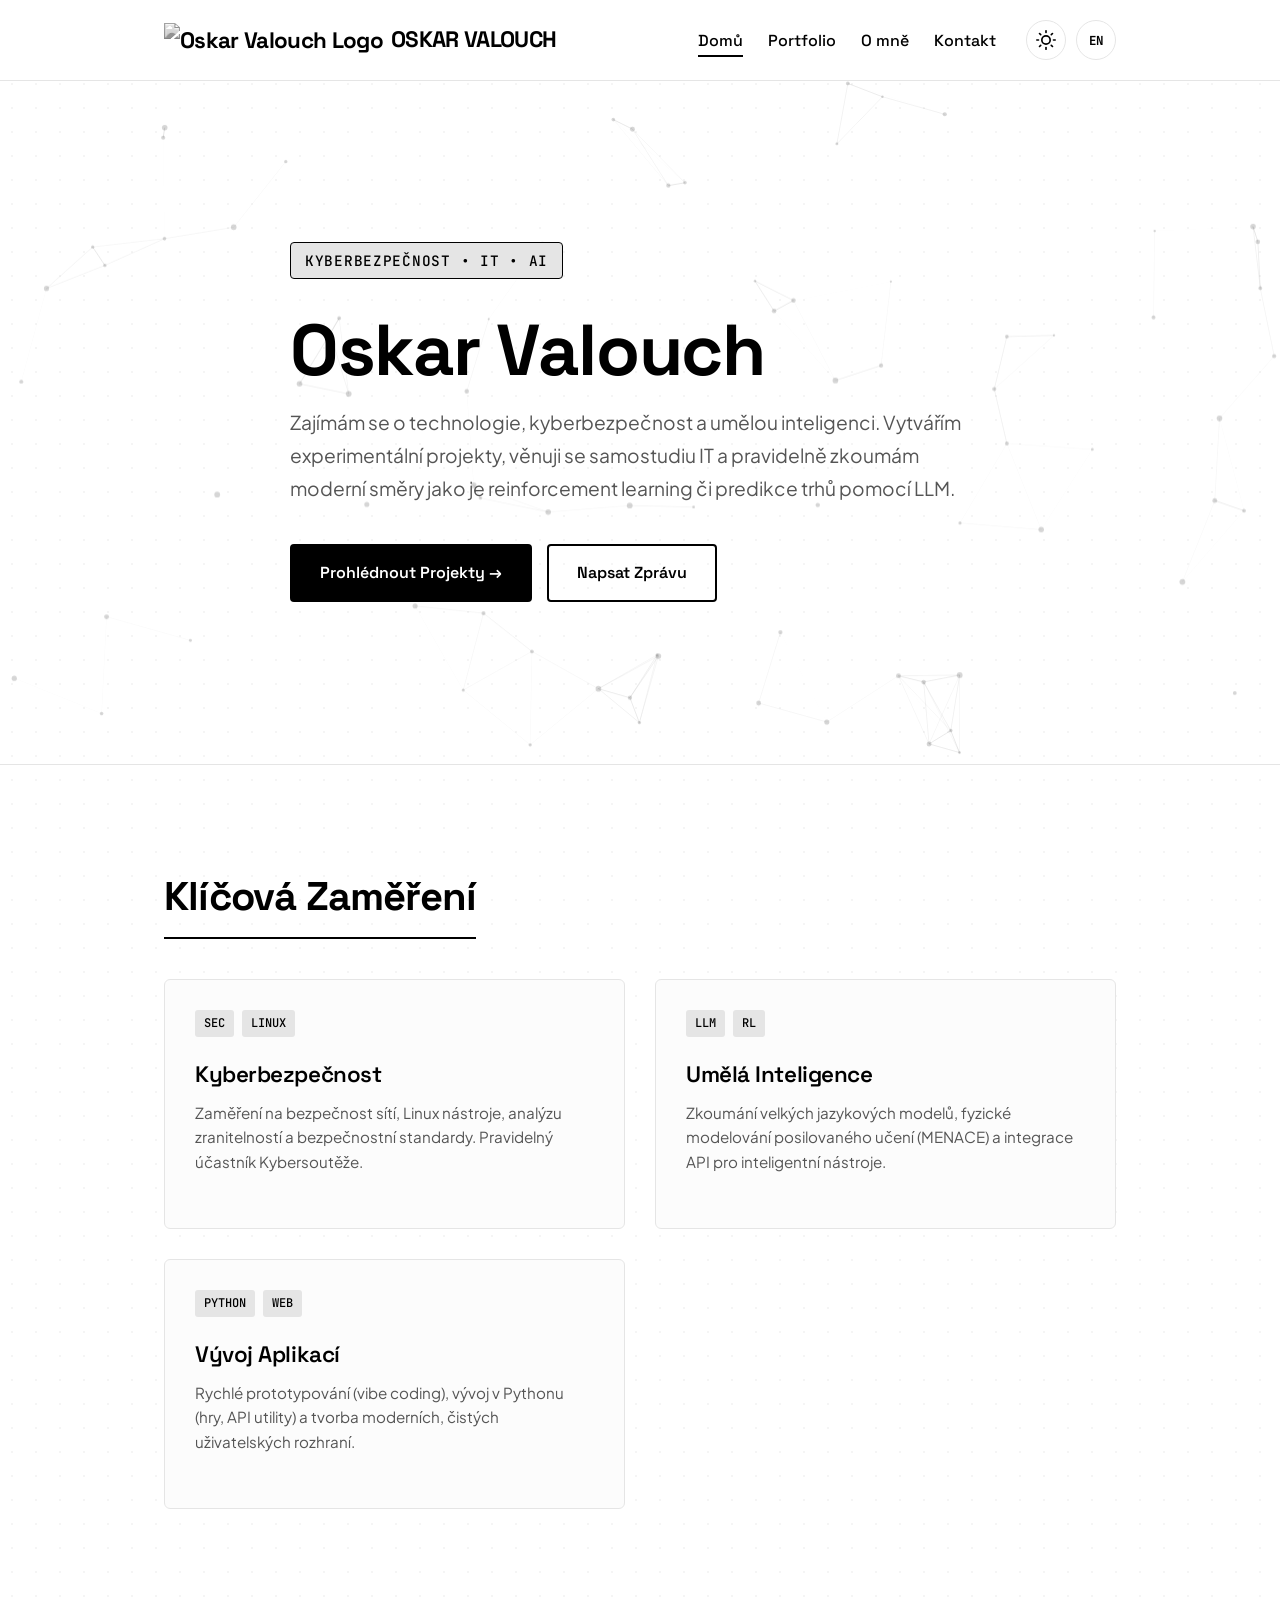
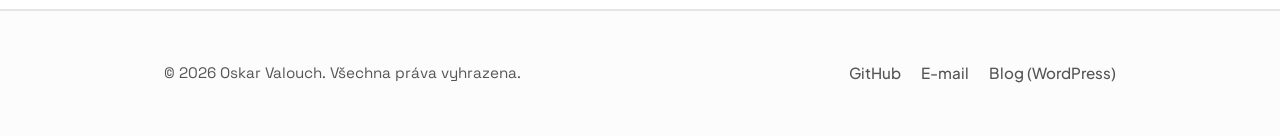
==== commit 500fbb7c: "Add data-key attributes and lang-toggle button" ====
--- a/index.html
+++ b/index.html
@@ -18,7 +18,7 @@
                     <span>OSKAR VALOUCH</span>
                 </a>
             </div>
-            
+
             <button class="menu-btn" aria-label="Menu" id="mobile-menu-btn">
                 <span></span>
                 <span></span>
@@ -27,10 +27,10 @@
 
             <nav>
                 <ul class="nav-links">
-                    <li><a href="index.html" class="active">Domů</a></li>
+                    <li><a href="index.html" class="active" data-key="nav-home">Domů</a></li>
                     <li><a href="portfolio.html">Portfolio</a></li>
-                    <li><a href="about.html">O mně</a></li>
-                    <li><a href="contact.html">Kontakt</a></li>
+                    <li><a href="about.html" data-key="nav-about">O mně</a></li>
+                    <li><a href="contact.html" data-key="nav-contact">Kontakt</a></li>
                 </ul>
                 <div class="nav-actions">
                     <button id="theme-toggle" aria-label="Přepnout tmavý režim">
@@ -49,6 +49,7 @@
                             <path d="M21 12.79A9 9 0 1 1 11.21 3 7 7 0 0 0 21 12.79z" />
                         </svg>
                     </button>
+                    <button id="lang-toggle" aria-label="Switch language">EN</button>
                 </div>
             </nav>
         </div>
@@ -59,14 +60,14 @@
             <canvas id="hero-canvas"></canvas>
             <div class="container">
                 <div class="hero-wrapper">
-                    <span class="subtitle">KYBERBEZPEČNOST • IT • AI</span>
+                    <span class="subtitle" data-key="hero-subtitle">KYBERBEZPEČNOST • IT • AI</span>
                     <h1>Oskar Valouch</h1>
-                    <p class="intro">
+                    <p class="intro" data-key="hero-intro">
                         Zajímám se o technologie, kyberbezpečnost a umělou inteligenci. Vytvářím experimentální projekty, věnuji se samostudiu IT a pravidelně zkoumám moderní směry jako je reinforcement learning či predikce trhů pomocí LLM.
                     </p>
                     <div class="cta-buttons">
-                        <a href="portfolio.html" class="btn primary">Prohlédnout Projekty &rarr;</a>
-                        <a href="contact.html" class="btn secondary">Napsat Zprávu</a>
+                        <a href="portfolio.html" class="btn primary" data-key="btn-view-projects">Prohlédnout Projekty &rarr;</a>
+                        <a href="contact.html" class="btn secondary" data-key="btn-send-message">Napsat Zprávu</a>
                     </div>
                 </div>
             </div>
@@ -74,15 +75,15 @@
 
         <section id="specialties">
             <div class="container">
-                <h2>Klíčová Zaměření</h2>
+                <h2 data-key="specialties-heading">Klíčová Zaměření</h2>
                 <div class="grid">
                     <div class="card">
                         <div class="tag-container">
                             <span class="tag">SEC</span>
                             <span class="tag">LINUX</span>
                         </div>
-                        <h3>Kyberbezpečnost</h3>
-                        <p class="desc">
+                        <h3 data-key="spec-security-title">Kyberbezpečnost</h3>
+                        <p class="desc" data-key="spec-security-desc">
                             Zaměření na bezpečnost sítí, Linux nástroje, analýzu zranitelností a bezpečnostní standardy. Pravidelný účastník Kybersoutěže.
                         </p>
                     </div>
@@ -92,8 +93,8 @@
                             <span class="tag">LLM</span>
                             <span class="tag">RL</span>
                         </div>
-                        <h3>Umělá Inteligence</h3>
-                        <p class="desc">
+                        <h3 data-key="spec-ai-title">Umělá Inteligence</h3>
+                        <p class="desc" data-key="spec-ai-desc">
                             Zkoumání velkých jazykových modelů, fyzické modelování posilovaného učení (MENACE) a integrace API pro inteligentní nástroje.
                         </p>
                     </div>
@@ -103,8 +104,8 @@
                             <span class="tag">PYTHON</span>
                             <span class="tag">WEB</span>
                         </div>
-                        <h3>Vývoj Aplikací</h3>
-                        <p class="desc">
+                        <h3 data-key="spec-dev-title">Vývoj Aplikací</h3>
+                        <p class="desc" data-key="spec-dev-desc">
                             Rychlé prototypování (vibe coding), vývoj v Pythonu (hry, API utility) a tvorba moderních, čistých uživatelských rozhraní.
                         </p>
                     </div>
@@ -115,7 +116,7 @@
 
     <footer>
         <div class="container">
-            <p>&copy; 2026 Oskar Valouch. Všechna práva vyhrazena.</p>
+            <p>&copy; 2026 Oskar Valouch. <span data-key="footer-rights">Všechna práva vyhrazena.</span></p>
             <div class="footer-socials">
                 <a href="https://github.com/wargamere" target="_blank" rel="noopener noreferrer">GitHub</a>
                 <a href="mailto:oskarvalouch@gmail.com">E-mail</a>
--- a/style.css
+++ b/style.css
@@ -16,11 +16,11 @@
     --btn-primary-text: #ffffff;
     --btn-secondary-bg: transparent;
     --btn-secondary-text: #000000;
-    
+
     --font-main: 'Plus Jakarta Sans', sans-serif;
     --font-heading: 'Space Grotesk', sans-serif;
     --font-mono: 'JetBrains Mono', monospace;
-    
+
     --transition-speed: 0.3s;
     --transition-elastic: cubic-bezier(0.16, 1, 0.3, 1);
 }
@@ -221,7 +221,7 @@
 .nav-actions {
     display: flex;
     align-items: center;
-    gap: 15px;
+    gap: 10px;
 }
 
 #theme-toggle {
@@ -239,6 +239,29 @@
 }
 
 #theme-toggle:hover {
+    border-color: var(--text-primary);
+    background-color: var(--border-subtle);
+}
+
+#lang-toggle {
+    background: none;
+    border: 1px solid var(--border-subtle);
+    cursor: pointer;
+    color: var(--text-primary);
+    width: 40px;
+    height: 40px;
+    border-radius: 50%;
+    display: flex;
+    justify-content: center;
+    align-items: center;
+    font-family: var(--font-mono);
+    font-size: 0.78rem;
+    font-weight: 700;
+    letter-spacing: 0.03em;
+    transition: border-color var(--transition-speed), background-color var(--transition-speed);
+}
+
+#lang-toggle:hover {
     border-color: var(--text-primary);
     background-color: var(--border-subtle);
 }
@@ -836,7 +859,6 @@
     min-height: 120px;
 }
 
-/* Form validation states styling */
 .form-group.valid .form-control {
     border-color: #000000;
 }
@@ -921,15 +943,15 @@
     header .container {
         height: 70px;
     }
-    
+
     main {
         margin-top: 70px;
     }
-    
+
     .menu-btn {
         display: block;
     }
-    
+
     nav {
         position: fixed;
         top: 70px;
@@ -946,26 +968,26 @@
         transition: transform 0.4s var(--transition-elastic), background-color var(--transition-speed) ease;
         border-top: 1px solid var(--border-subtle);
     }
-    
+
     nav.open {
         transform: translateX(0);
     }
-    
+
     .nav-links {
         flex-direction: column;
         align-items: center;
         gap: 30px;
     }
-    
+
     .nav-links a {
         font-size: 1.5rem;
     }
-    
+
     .nav-actions {
-        flex-direction: column;
-        gap: 20px;
-    }
-    
+        flex-direction: row;
+        gap: 15px;
+    }
+
     .contact-layout {
         grid-template-columns: 1fr;
         gap: 40px;
@@ -976,28 +998,28 @@
     section {
         padding: 60px 0;
     }
-    
+
     #hero {
         padding: 40px 0;
     }
-    
+
     .cta-buttons {
         flex-direction: column;
         width: 100%;
     }
-    
+
     .btn {
         width: 100%;
         justify-content: center;
     }
-    
+
     .contact-form-container {
         padding: 25px;
         box-shadow: 4px 4px 0px var(--text-primary);
     }
-    
+
     footer .container {
         flex-direction: column;
         text-align: center;
     }
-}+}
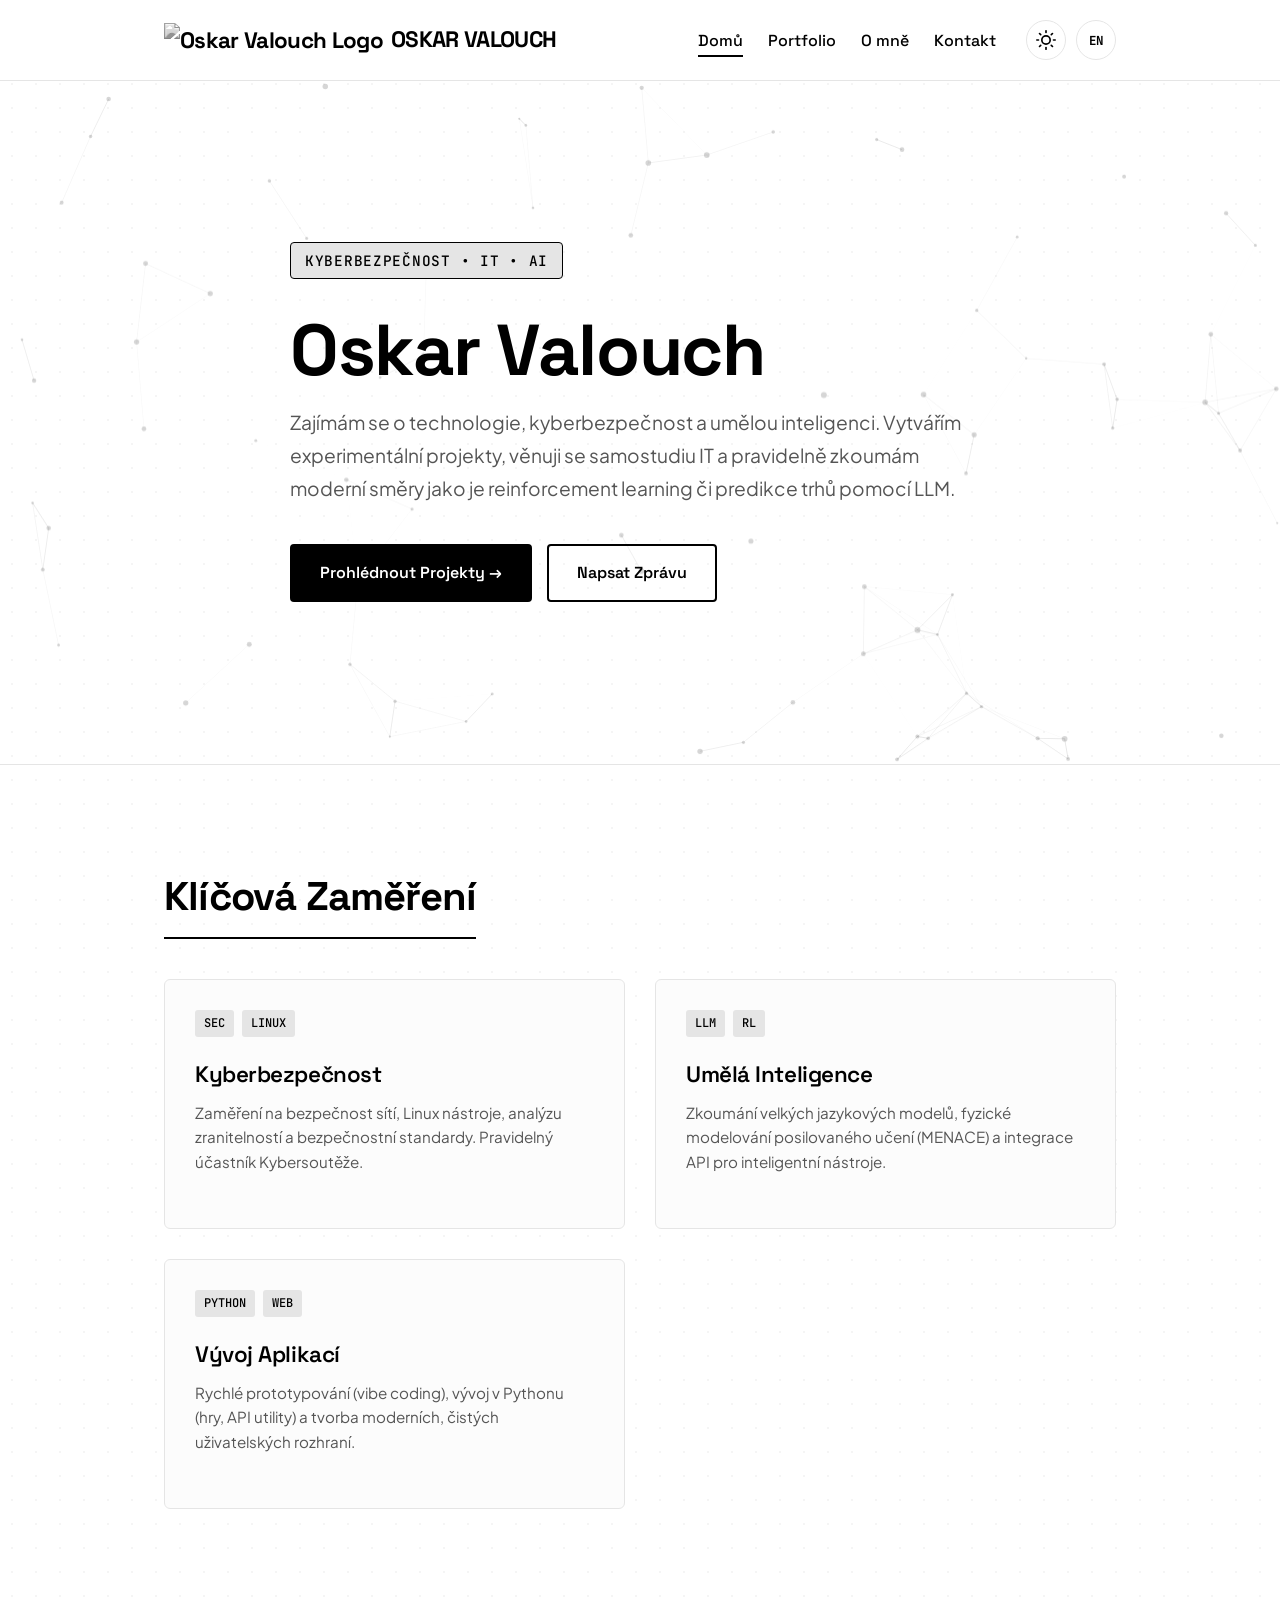
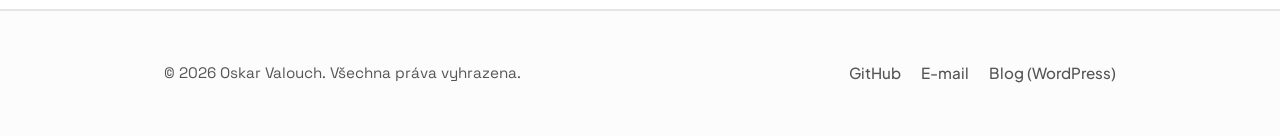
==== commit e87845b6: "cache bust script.js v2" ====
--- a/index.html
+++ b/index.html
@@ -125,7 +125,7 @@
         </div>
     </footer>
 
-    <script src="script.js"></script>
+    <script src="script.js?v=2"></script>
 </body>
 
 </html>
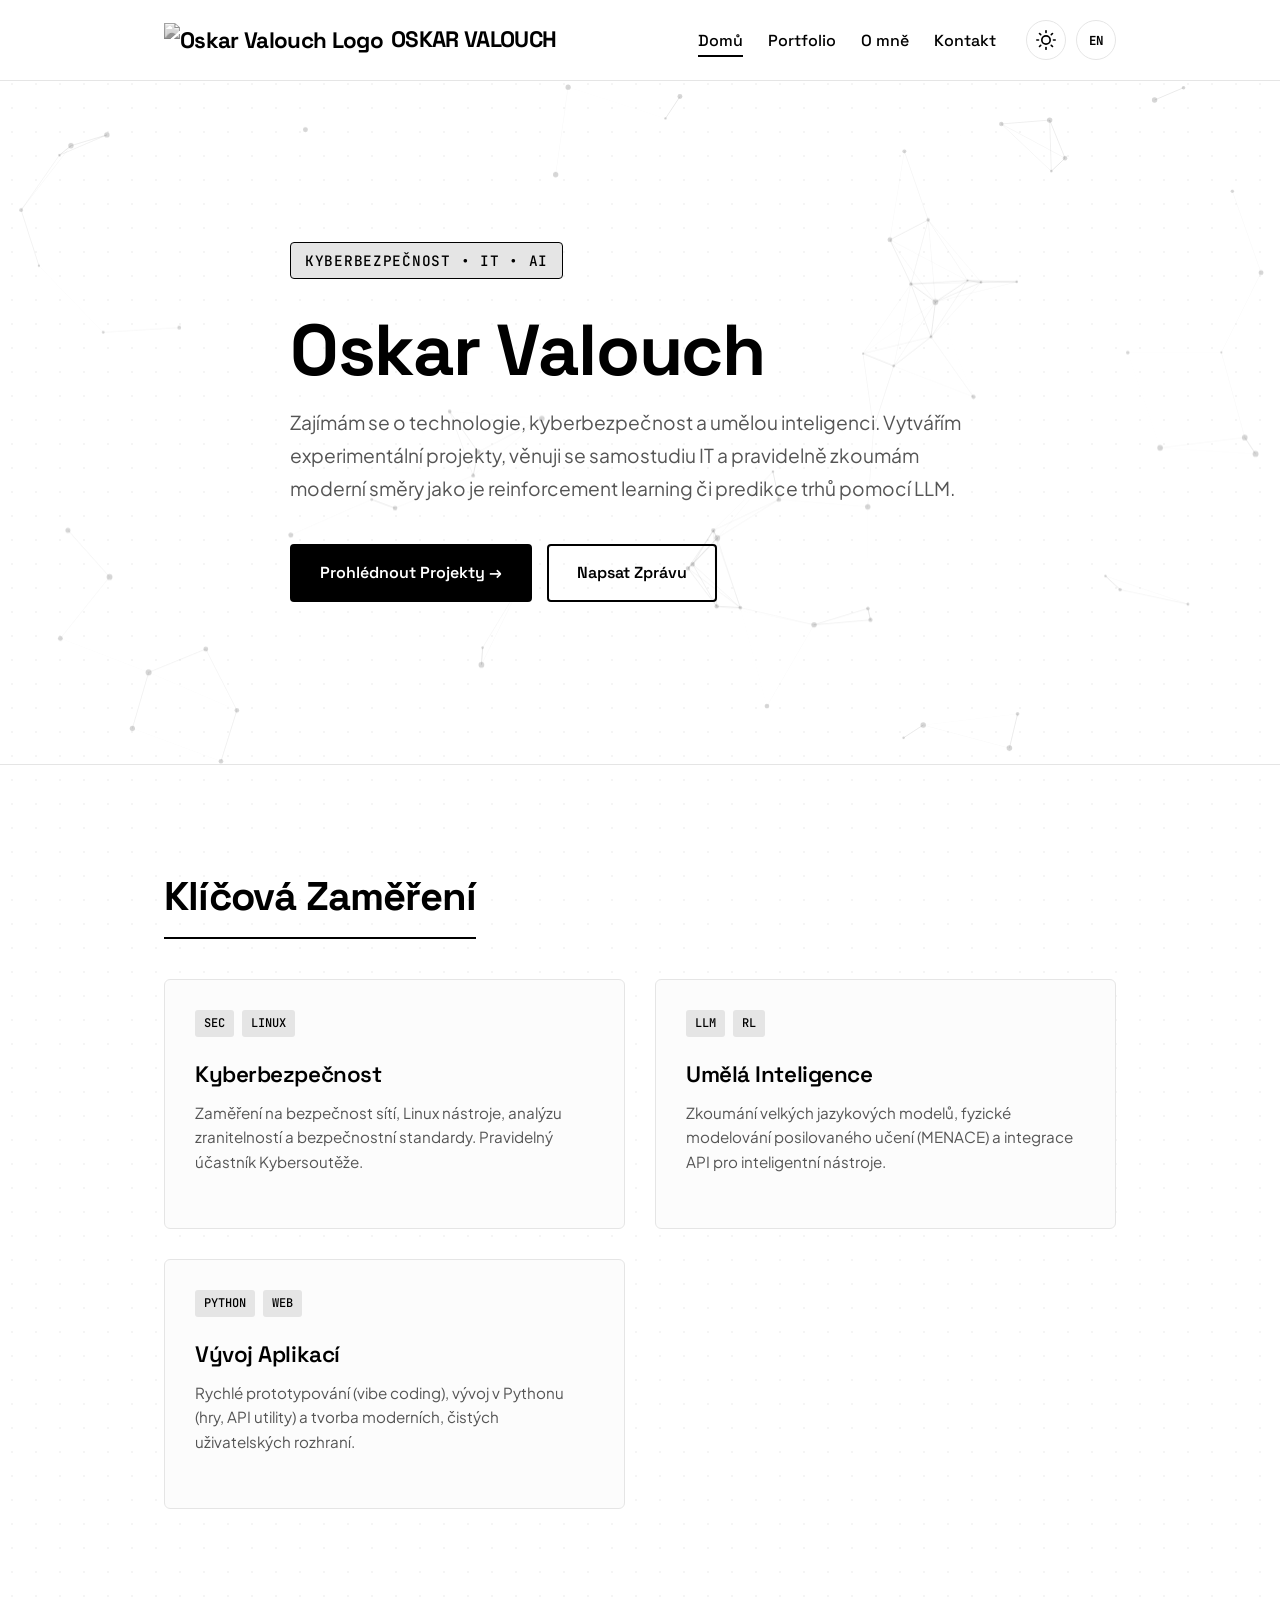
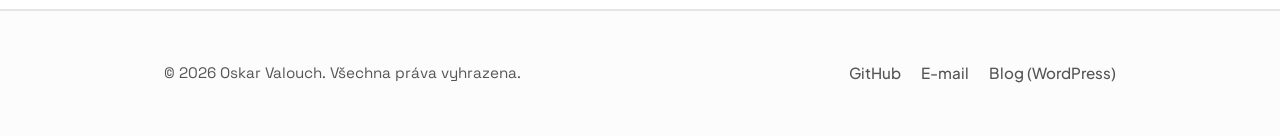
==== commit ce3e5b54: "add favicon" ====
--- a/index.html
+++ b/index.html
@@ -7,6 +7,7 @@
     <title>Oskar Valouch | Student IT & Kyberbezpečnosti</title>
     <meta name="description" content="Osobní portfolio studenta se zájmem o kyberbezpečnost, IT a umělou inteligenci.">
     <link rel="stylesheet" href="style.css">
+    <link rel="icon" type="image/png" href="https://oskarvalouch.cz/wp-content/uploads/2025/10/logo-2.png">
 </head>
 
 <body>
